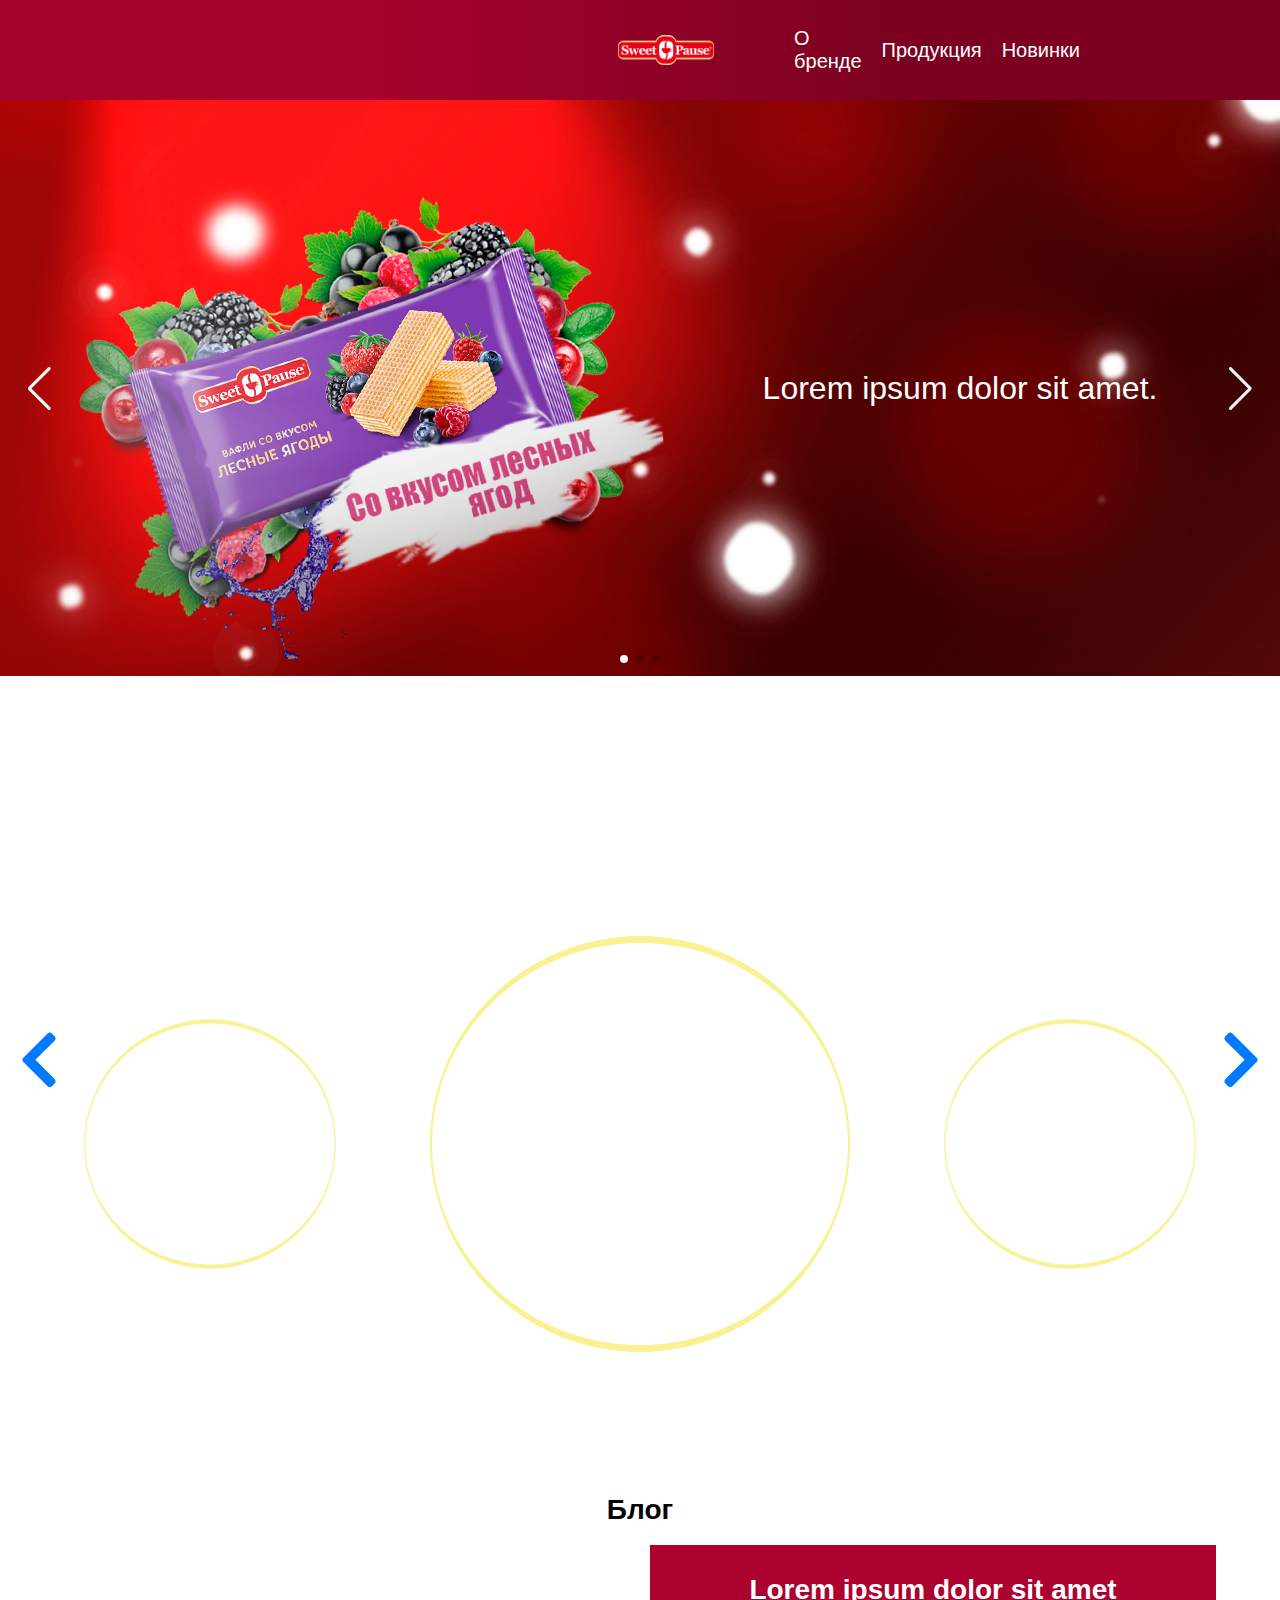
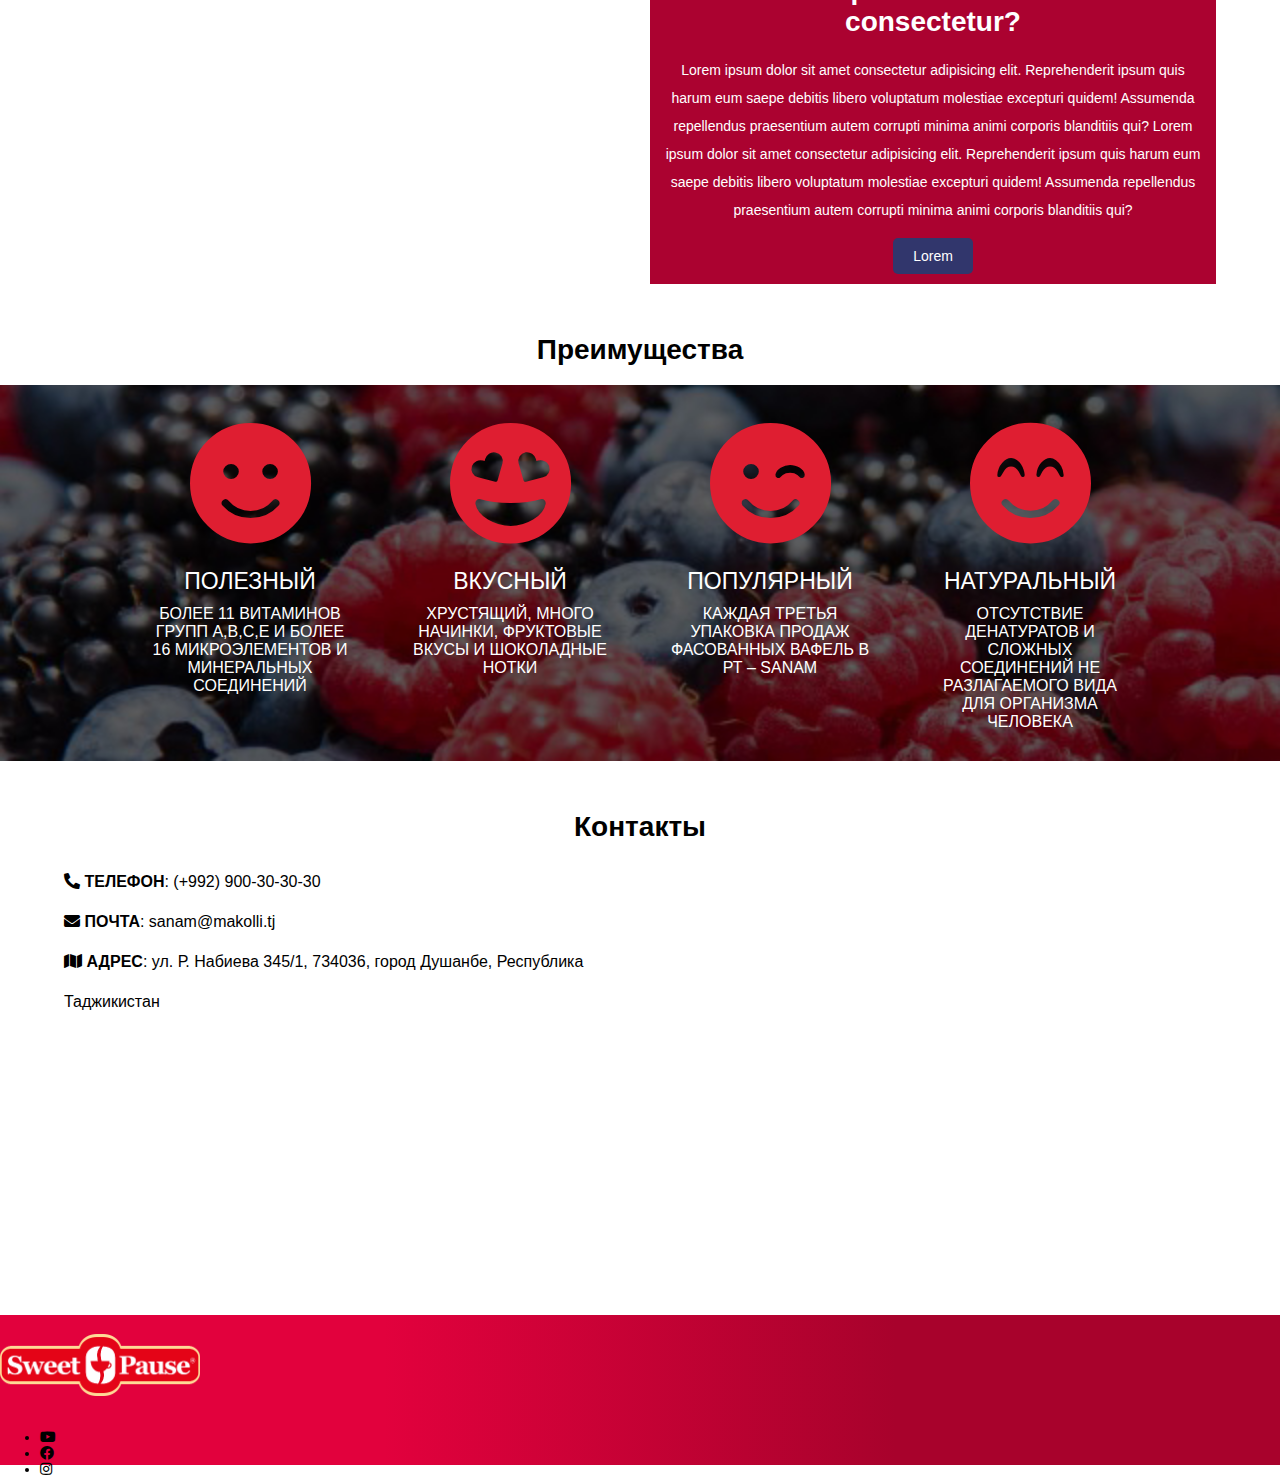
==== index_en.html @ 82261cff "header corrected" ====
<!DOCTYPE html>
<html lang="ru">

<head>
  <meta charset="UTF-8">
  <meta name="viewport" content="width=device-width, initial-scale=1.0">
  <meta http-equiv="X-UA-Compatible" content="ie=edge">
  <link rel="stylesheet" href="./css/swiper.min.css">
  <link rel="stylesheet" href="./css/sliders.css">
  <link rel="stylesheet" href="./css/main.css">
  <link rel="stylesheet" href="./css/header.css">
  <link rel="stylesheet" href="./css/footer.css">
  <link rel="stylesheet" href="./css/preload.css">
  <link rel="stylesheet" href="./css/toggle-language.css">
  <link rel="stylesheet" href="./font-awesome/css/all.css">
  <title>Sweet Pause</title>
</head>

<body class="loading english-page">

  <div class="preload">
    <div class="preload__icon"></div>
  </div>

  <div id="header">
    <a href="index.html" class="mobile__toggle"><div class="switch-language"><div class="switcher"></div></div></a>
    <div class="logo"><a href="./index.html"></a></div>

    <ul class="header__list">
      <li class="list__item"><a href="#slide1" class="anchor">О бренде</a></li>
      <li class="list__item"><a href="#slide2" class="anchor">Продукция</a></li>
      <li class="list__item"><a href="#footer" class="anchor">Новинки</a></li>
      <li class="list__item list__item__lang"><a href="index.html"><div class="switch-language"><div class="switcher"></div></div></a></li>
    </ul>
    <div class="menu-button">
      <div class="menu-line"></div>
      <div class="menu-line"></div>
      <div class="menu-line"></div>
    </div>
  </div>


  <div id="content">
    <div class="slide1 main-sliders" id="slide1">
      <div class="swiper-container fade-gallery">
        <div class="swiper-wrapper">
          <div class="swiper-slide" style="background: url(./image/fon4.jpg) no-repeat; background-size: cover;"><div class="slider__text">Lorem ipsum dolor sit amet.</div></div>
          <div class="swiper-slide" style="background: url(./image/fon5.jpg) no-repeat; background-size: cover;"><div class="slider__text">Lorem ipsum dolor sit amet.</div></div>
          <div class="swiper-slide" style="background: url(./image/fon6.jpg) no-repeat; background-size: cover;"><div class="slider__text">Lorem ipsum dolor sit amet.</div></div>
        </div>
        
        <!-- Add Pagination -->
        <div class="swiper-pagination swiper-pagination-white"></div>
        <!-- Add Arrows -->
        <div class="swiper-button-next next swiper-button-white"></div>
        <div class="swiper-button-prev prev swiper-button-white"></div>
      </div>
    </div>

    <div class="slide2 main-sliders shadows" id="slide2">
      <div class="swiper-container gallery-top">
        <div class="swiper-wrapper">
          <div class="swiper-slide">
            <div class="swiper-slide-container"
              style="background: url(image/image1_1.jpg) center no-repeat; background-size: cover;"></div>
          </div>
          <div class="swiper-slide">
            <div class="swiper-slide-container"
              style="background: url(image/image2_2.jpg) center no-repeat; background-size: cover;"></div>
          </div>
          <div class="swiper-slide">
            <div class="swiper-slide-container"
              style="background: url(image/image3_3.jpg) center no-repeat; background-size: cover;"></div>
          </div>
          <div class="swiper-slide">
            <div class="swiper-slide-container"
              style="background: url(image/image4_4.jpg) center no-repeat; background-size: cover;"></div>
          </div>
          <div class="swiper-slide">
            <div class="swiper-slide-container"
              style="background: url(image/image5_5.jpg) center no-repeat; background-size: cover;"></div>
          </div>
        </div>
        <!-- Add Arrows -->
      </div>
      <div class="swiper-slide-button next1 swiper-button-next"><i class="fas fa-chevron-right"></i></div>
      <div class="swiper-slide-button prev1 swiper-button-prev"><i class="fas fa-chevron-left"></i></div>
      <div class="swiper-container gallery-thumbs">
        <div class="swiper-wrapper">
          <div class="swiper-slide circle-swiper-slide">
            <div class="swiper-slide-container"
              style="background: url(image/image1.png) center no-repeat; background-size: contain;"></div>
          </div>
          <div class="swiper-slide circle-swiper-slide">
            <div class="swiper-slide-container"
              style="background: url(image/image2.png) center no-repeat; background-size: contain;"></div>
          </div>
          <div class="swiper-slide circle-swiper-slide">
            <div class="swiper-slide-container"
              style="background: url(image/image3.png) center no-repeat; background-size: contain;"></div>
          </div>
          <div class="swiper-slide circle-swiper-slide">
            <div class="swiper-slide-container"
              style="background: url(image/image4.png) center no-repeat; background-size: contain;"></div>
          </div>
          <div class="swiper-slide circle-swiper-slide">
            <div class="swiper-slide-container"
              style="background: url(image/image5.png) center no-repeat; background-size: contain;"></div>
          </div>
        </div>
      </div>
    </div>


    <h1 class="block__title">Блог</h1>
    <div id="blog" class="block__item">
      <div class="blog__inner shadows main-blog__image"></div>

      <div class="blog__inner shadows blog__text">
        <h1>Lorem ipsum dolor sit amet consectetur?</h1>
        <p>
          Lorem ipsum dolor sit amet consectetur adipisicing elit. Reprehenderit ipsum quis harum eum saepe debitis
          libero voluptatum molestiae excepturi quidem! Assumenda repellendus praesentium autem corrupti minima animi
          corporis blanditiis qui?
          Lorem ipsum dolor sit amet consectetur adipisicing elit. Reprehenderit ipsum quis harum eum saepe debitis
          libero voluptatum molestiae excepturi quidem! Assumenda repellendus praesentium autem corrupti minima animi
          corporis blanditiis qui?
        </p>

        <a href="./page/blog-list.html">Lorem</a>
      </div>
    </div>

    <h1 class="block__title">Преимущества</h1>
    <div id="advantage">
      <ul class="advantage__list">
        <li class="advantage__item">
          <div class="advantage__img"><i class="fas fa-smile"></i></div>
          <div class="advantage__text">
            <div class="advantage__title">ПОЛЕЗНЫЙ</div>
            <div class="advantage__desc">БОЛЕЕ 11 ВИТАМИНОВ ГРУПП А,В,С,Е И БОЛЕЕ 16 МИКРОЭЛЕМЕНТОВ И МИНЕРАЛЬНЫХ СОЕДИНЕНИЙ</div>
          </div>
        </li>

        <li class="advantage__item">
          <div class="advantage__img"><i class="fas fa-grin-hearts"></i></div>
          <div class="advantage__text">
            <div class="advantage__title">ВКУСНЫЙ</div>
            <div class="advantage__desc">ХРУСТЯЩИЙ, МНОГО НАЧИНКИ, ФРУКТОВЫЕ ВКУСЫ И ШОКОЛАДНЫЕ НОТКИ</div>
          </div>
        </li>

        <li class="advantage__item">
          <div class="advantage__img"><i class="fas fa-smile-wink"></i></div>
          <div class="advantage__text">
            <div class="advantage__title">ПОПУЛЯРНЫЙ</div>
            <div class="advantage__desc">КАЖДАЯ ТРЕТЬЯ УПАКОВКА ПРОДАЖ ФАСОВАННЫХ ВАФЕЛЬ В РТ – SANAM</div>
          </div>
        </li>

        <li class="advantage__item">
          <div class="advantage__img"><i class="fas fa-smile-beam"></i></div>
          <div class="advantage__text">
            <div class="advantage__title">НАТУРАЛЬНЫЙ</div>
            <div class="advantage__desc">ОТСУТСТВИЕ ДЕНАТУРАТОВ И СЛОЖНЫХ СОЕДИНЕНИЙ НЕ РАЗЛАГАЕМОГО ВИДА ДЛЯ ОРГАНИЗМА ЧЕЛОВЕКА</div>
          </div>
        </li>

        
      </ul>
    </div>

    <h1 class="block__title">Контакты</h1>
    <div id="contacts" class="block__item">
      <ul class="contact_list">
        <li><i class="fas fa-phone-alt"></i> <b>ТЕЛЕФОН</b>: (+992) 900-30-30-30</li>
        <li><i class="fas fa-envelope"></i> <b>ПОЧТА</b>: sanam@makolli.tj</li>
        <li><i class="fas fa-map"></i> <b>АДРЕС</b>: ул. Р. Набиева 345/1, 734036, город Душанбе, Республика Таджикистан</li>
      </ul>

      <div class="map shadows">
        <iframe
          src="https://www.google.com/maps/embed?pb=!1m21!1m12!1m3!1d643.2802223094251!2d68.78949188572014!3d38.569213328599346!2m3!1f0!2f0!3f0!3m2!1i1024!2i768!4f13.1!4m6!3e6!4m0!4m3!3m2!1d38.5693085!2d68.7899477!5e0!3m2!1sen!2s!4v1586930551064!5m2!1sen!2s"
          width="100%" height="450" frameborder="0" style="border:0;" allowfullscreen="" aria-hidden="false"
          tabindex="0"></iframe>
      </div>
    </div>

  </div>


  <div id="footer">
    <div class="logo"></div>
    <div class="social">
      <ul class="social__list">
        <li class="social__item"><a href=""><i class="fab fa-youtube"></i></a></li>
        <li class="social__item"><a href=""><i class="fab fa-facebook"></i></a></li>
        <li class="social__item"><a href=""><i class="fab fa-instagram"></i></a></li>
      </ul>
    </div>
  </div>

  <script src="./js/jquery-3.3.1.min.js"></script>
  <script src="./js/swiper.min.js"></script>
  <script src="./js/paralax.js"></script>
  <script src="./js/menu.js"></script>
  <script src="./js/anchor.js"></script>
  <script src="./js/preload.js"></script>
  <script src="./js/slider.js"></script>
  <!-- <script src="./js/language.js"></script> -->
</body>

</html>
---- css/sliders.css ----
.main-sliders {
	display: block;
	position: relative;
	background-color: #fff;
}

.slide1 {
	height: 45vw;
}
.slide1 img{
	height: 100%;
	width: 100%;
}
.slide2 {
	height: 60vw;
	width: 100%;
	margin: auto;
}

.swiper-container {
	width: 100%;
	height: 100%;
	margin: auto;
}

.swiper-slide-container {
	text-align: center;
	font-size: 18px;
	background: #fff;
	height: 100%;
	margin: auto;
	display: -webkit-box;
	display: -ms-flexbox;
	display: -webkit-flex;
	display: flex;
	-webkit-box-pack: center;
	-ms-flex-pack: center;
	-webkit-justify-content: center;
	justify-content: center;
	-webkit-box-align: center;
	-ms-flex-align: center;
	-webkit-align-items: center;
	align-items: center;
}

.gallery-top {
	width: 100%;
}

.gallery-thumbs {
	position: absolute;
	top: 32.5%;
	height: 35vw;
	box-sizing: border-box;
	padding: 10px 0;
}

.gallery-thumbs .swiper-slide {
	border-radius: 100%;
	border-left: .2vw solid;
	border-right: .2vw solid;
	border-top: .6vw solid;
	border-bottom: .6vw solid;
	border-color: #faf193;
	box-sizing: border-box;
	overflow: hidden;
	transform: scale(.6);
	transition: transform .2s;
	background-color: #ffffff80;
	cursor: pointer;
	box-shadow: 0 0 10px #fff;
}

.gallery-thumbs .swiper-slide-active {
	transform: scale(1);
	cursor: default;
}

.swiper-slide-button {
	outline: none;
}

.swiper-slide-button::after {
	display: none;
}

.swiper-slide-button i {
	font-size: 5vw;
}

/* .slider__text {
	position: absolute;
	top: 50%;
	right: 5vw;
	transform: translateY(-50%);
	width: 40vw;
	color: #fff;
	font-size: 2.5vw;
	text-align: center;
} */

.swiper-button-next1{
	position: absolute;
	top: 50%;
	left: 50%;
}



@media screen and (min-width: 767px) {
	.slider__text {
		position: absolute;
		top: 50%;
		right: 5vw;
		transform: translateY(-50%);
		width: 40vw;
		color: #fff;
		font-size: 2.5vw;
		text-align: center;
	}
}

@media screen and (max-width: 767px) {
	.slider__text {
		position: absolute;
    left: 50%;
    bottom: 5vw;
    transform: translateX(-50%);
    width: 40vw;
    color: #fff;
    font-size: 2.5vw;
    text-align: center;
	}
}
---- css/main.css ----
body {
  background: #eee;
  font-family: Helvetica Neue, Helvetica, Arial, sans-serif;
  font-size: 14px;
  color: #000;
  margin: 0;
  padding: 0;
  height: 300px;
  background: url(../image/confetti.png);
  background-size: 100%;
  background-attachment: fixed;
}

a {
  text-decoration: inherit;
  color: inherit;
  display: block;
  width: 100%;
  height: 100%;
}

.block__item {
  width: 90%;
  margin: 0 auto;
}

.main-blog__image {
  background: url(../image/test/image-3.jpg) center no-repeat;
  background-size: cover;
}

.blog__text {
  text-align: center;
  background: #ab0230;
  color: #fff;
  padding: 10px;
}

.blog__text p {
  line-height: 28px;
}

.blog__text a {
  width: auto;
  height: auto;
  padding: 10px 20px;
  border-radius: 5px;
  background: #31366c;
  display: inline-block;
}

.contact_list {
  list-style-type: none;
  padding: 0;
  margin: 0;
  font-size: 16px;
  line-height: 40px;
}

.map {
  background: #fff;
}


.block__title {
  text-align: center;
  margin-top: 50px;
}

#advantage {
  background: url(../image/berries.jpg) center no-repeat;
  background-size: cover;
}

.advantage__list {
  margin: 0;
  padding: 0;
  list-style-type: none;
  display: flex;
  justify-content: center;
  flex-wrap: wrap;
}

.advantage__item {
  margin: 30px;
  width: 200px;
  text-align: center;
  color: #df1e31;
  /* text-shadow: 0 0 4px #ff0045; */
}

.advantage__img {
  font-size: 125px;
}

.advantage__title {
  font-size: 23px;
  margin: 10px 0;
  color: white;
}

.advantage__desc {
  font-size: 16px;
  color: white;
}


/* Blog */
.content__title {
  text-align: center;
  font-weight: bold;
  font-size: 40px;
  padding: 25px 0;
}

.blog {
  list-style-type: none;
  width: 80%;
  margin: 0 auto;
  padding: 0 0 50px 0;
  display: grid;
  grid-gap: 50px;
  text-align: center;
}

.blog__image {
  background: url(../image/test/image-1.jpg) center no-repeat;
  background-size: cover;
}

.blog__title {
  font-size: 23px;
  font-weight: bold;
}

.blog__publish-date {
  font-weight: bold;
  padding: 10px 0;
}

.blog__item {
  background: #fff;
}

.shadows {
  box-shadow: 0 0 10px 10px #fff;
}


/* blog page */
.blog__page {
  margin: 20px 100px;
  box-sizing: border-box;
  font-size: 18px;
  line-height: 27px;
  background: #fff;
}

img {
  width: 400px;
  float: left;
  margin-right: 20px;
  margin-bottom: 10px;
}


@media screen and (min-width: 992px) {
  .blog {
    grid-template-columns: repeat(3, 1fr);
  }
}

@media screen and (min-width: 767px) and (max-width: 992px) {
  .blog {
    grid-template-columns: repeat(2, 1fr);
  }
}

@media screen and (min-width: 767px) {

  #blog,
  #contacts {
    display: grid;
    grid-template-columns: 1fr 1fr;
    grid-gap: 20px;
  }

  .blog__image {
    width: 100%;
    height: 300px;
  }
}

@media screen and (max-width: 767px) {

  #blog {
    display: flex;
    flex-direction: column;
  }

  #contacts {
    display: flex;
    flex-direction: column-reverse;
  }

  .main-blog__image {
    height: 50vw;
    margin-bottom: 20px;
  }

  .blog {
    grid-template-columns: repeat(1, 1fr);
  }

  .blog__image {
    width: 50vw;
    height: 40vw;
    margin: auto;
    background: url(../image/test/image-1.jpg) center no-repeat;
    background-size: cover;
  }
}
---- css/header.css ----
#header {
  position: relative;
  background: linear-gradient(90deg, #a5022e 30%, #7c0120 70%);
  color: #fff;
}

.logo {
  width: 200px;
  height: 100px;
  background: url(../image/logo.png) center no-repeat;
  background-size: contain;
}

.list__item {
  padding: 10px;
  cursor: pointer;
}


/* menu button */
.menu-button {
  position: absolute;
  top: 50%;
  transform: translateY(-50%);
  right: 5vw;
  width: 5vw;
  height: 3vw;
  cursor: pointer;
}

.menu-line {
  position: absolute;
  width: 100%;
  height: .7vw;
  background: #fff;
  border-radius: .5vw;
  transform: translate(-50%, -50%);
  transition: .3s;
}

.menu-line:nth-child(1) {
  top: 0;
  left: 50%;
}

.menu-line:nth-child(2) {
  top: 50%;
  left: 50%;
}

.menu-line:nth-child(3) {
  top: 100%;
  left: 50%;
}

.menu-button.active .menu-line:nth-child(1) {
  top: 50%;
  transform: translate(-50%, -50%) rotate(45deg);
}

.menu-button.active .menu-line:nth-child(2) {
  top: 50%;
  transform: translate(-50%, -50%);
  opacity: 0;
}

.menu-button.active .menu-line:nth-child(3) {
  top: 50%;
  transform: translate(-50%, -50%) rotate(-45deg);
}

.header__list.show-menu {
  opacity: 1;
}

.header__list.is-open {
  display: list-item;
}

/*
1200
992
767
550
*/

@media screen and (min-width: 992px) {
  .header__list {
    padding: 10px 70px;
    font-size: 20px;
  }
}

@media screen and (min-width: 767px) and (max-width: 992px) {
  .logo {
    width: 150px;
    height: 100px;
    background: url(../image/logo.png) center no-repeat;
    background-size: contain;
  }

  .header__list {
    padding: 10px;
    font-size: 15px;
  }
}

@media screen and (min-width: 767px) {
  #header {
    display: flex;
    padding: 0 100px;
  }

  .header__list {
    width: 70%;
    margin: 0 auto;
    list-style-type: none;
    display: flex;
    align-items: center;
    justify-content: space-around;
    box-sizing: border-box;
  }

  .menu-button {
    display: none;
  }

  .toggle-language {
    width: 2.7vw;
  }
}

@media screen and (max-width: 767px) {
  .logo {
    margin: auto;
  }


  .header__list {
    position: absolute;
    right: 0;
    top: 100%;
    margin: 0;
    padding: 0;
    list-style-type: none;
    width: 100%;
    text-align: center;
    font-size: 25px;
    z-index: 2;

    background: linear-gradient(90deg, #a5022e 30%, #7c0120 70%);
    transition: opacity .3s;

    opacity: 0;
    display: none;
  }

  .list__item {
    margin: 10px 0;
  }

  .toggle-language {
    width: 8vw;
  }
}
---- css/footer.css ----
#footer {
  height: 150px;
  position: relative;
  background: linear-gradient(90deg, #e2013d 30%, #a8022c 70%);
}
---- css/preload.css ----
/* preload */
.preload {
  background: linear-gradient(90deg, #a5022e 30%, #7c0120 70%);
  position: fixed;
  width: 100vw;
  height: 100vh;
  z-index: 99;
  display: none;
}

body.loading {
  overflow: hidden;
}

body.loading .preload {
  display: block;
}

.preload__icon {
  position: absolute;
  left: calc(50% - 10vw);
  top: calc(50% - 4vw);
  width: 20vw;
  height: 8vw;
  background: url(../image/logo.png) center no-repeat;
  background-size: contain;

  -webkit-animation: preloading .8s linear infinite alternate;
  -moz-animation: preloading .8s linear infinite alternate;
  -ms-animation: preloading .8s linear infinite alternate;
  -o-animation: preloading .8s linear infinite alternate;
  animation: preloading .8s linear infinite alternate;
}


/* animation */
@-webkit-keyframes preloading {
  0% {
    transform: scale(.8);
    opacity: .2;
  }

  100% {
    transform: scale(1);
    opacity: 1;
  }
}

@-moz-keyframes preloading {
  0% {
    transform: scale(.8);
    opacity: .2;
  }

  100% {
    transform: scale(1);
    opacity: 1;
  }
}

@-ms-keyframes preloading {
  0% {
    transform: scale(.8);
    opacity: .2;
  }

  100% {
    transform: scale(1);
    opacity: 1;
  }
}

@-o-keyframes preloading {
  0% {
    transform: scale(.8);
    opacity: .2;
  }

  100% {
    transform: scale(1);
    opacity: 1;
  }
}

@keyframes preloading {
  0% {
    transform: scale(.8);
    opacity: .2;
  }

  100% {
    transform: scale(1);
    opacity: 1;
  }
}


@media screen and (max-width: 756px) {
  .preload__icon {
    left: calc(50% - 20vw);
    top: calc(50% - 7.5vw);
    width: 40vw;
    height: 15vw;
  }
}
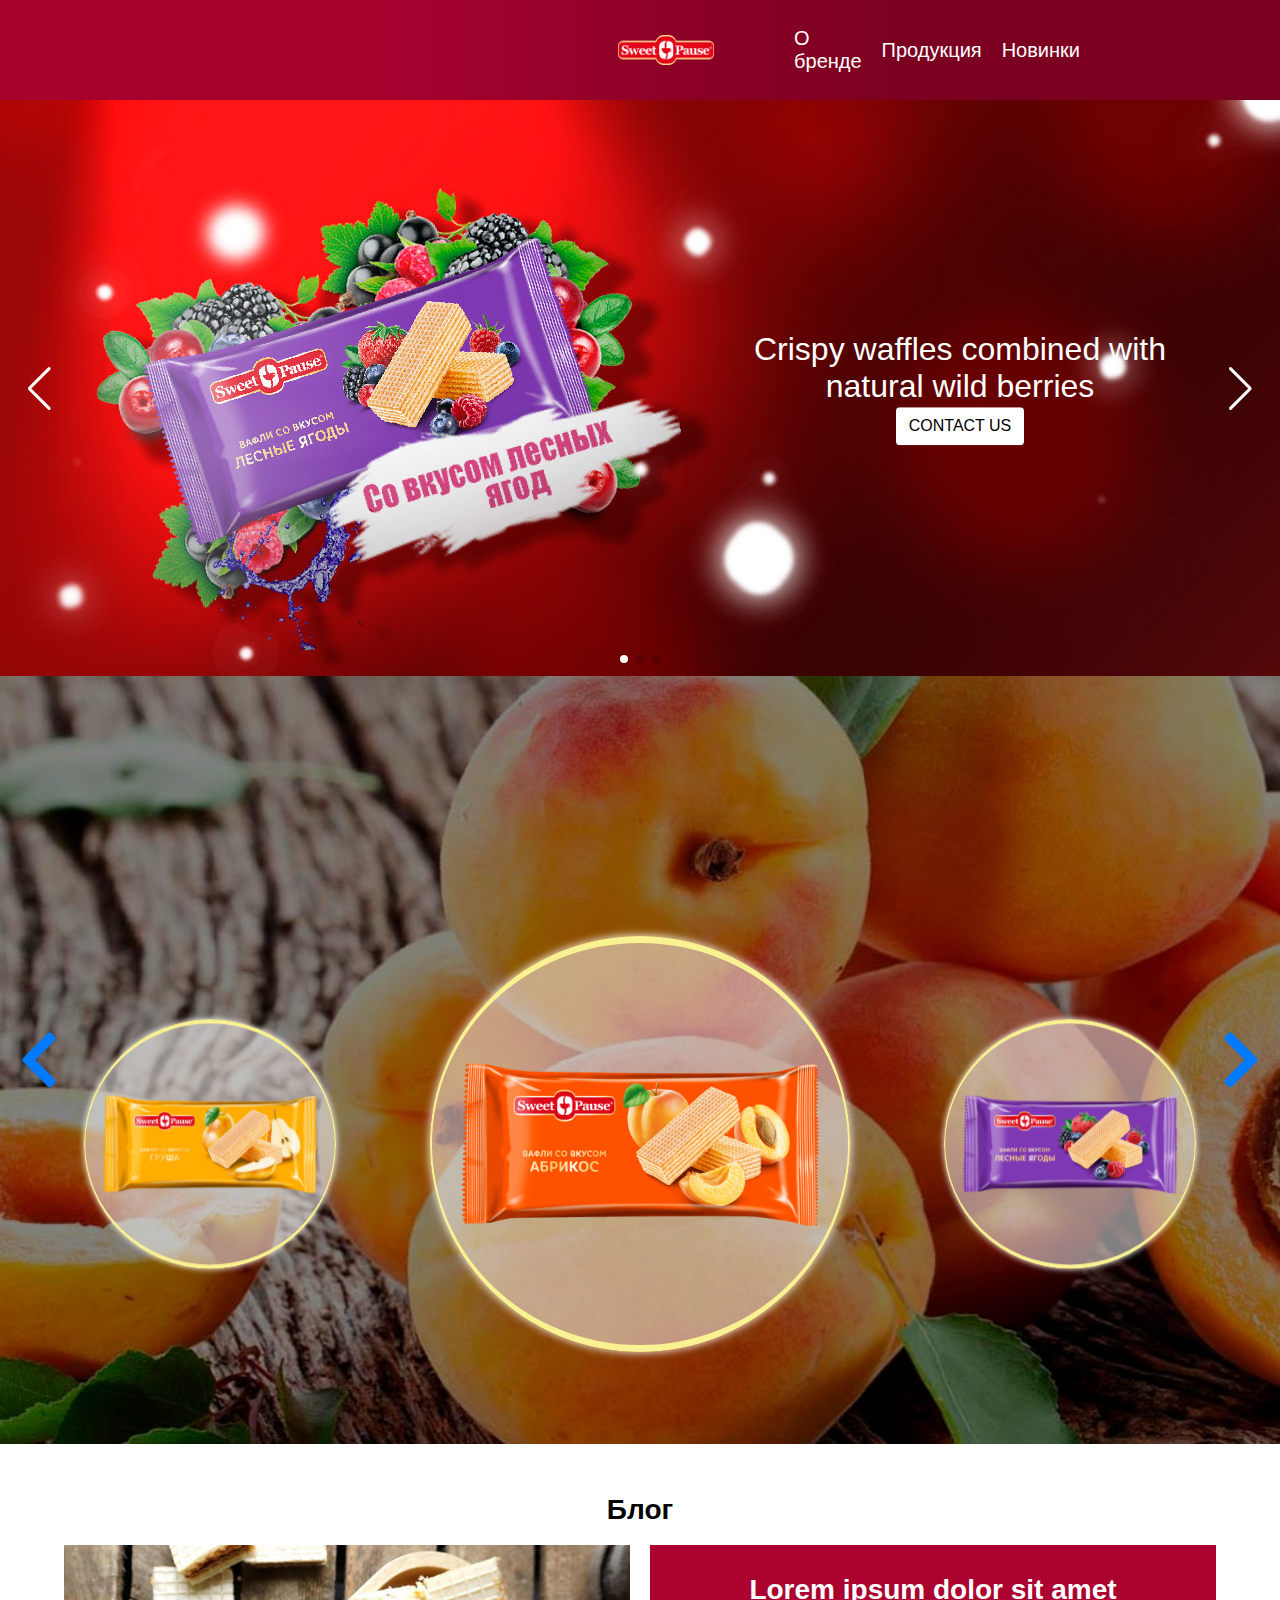
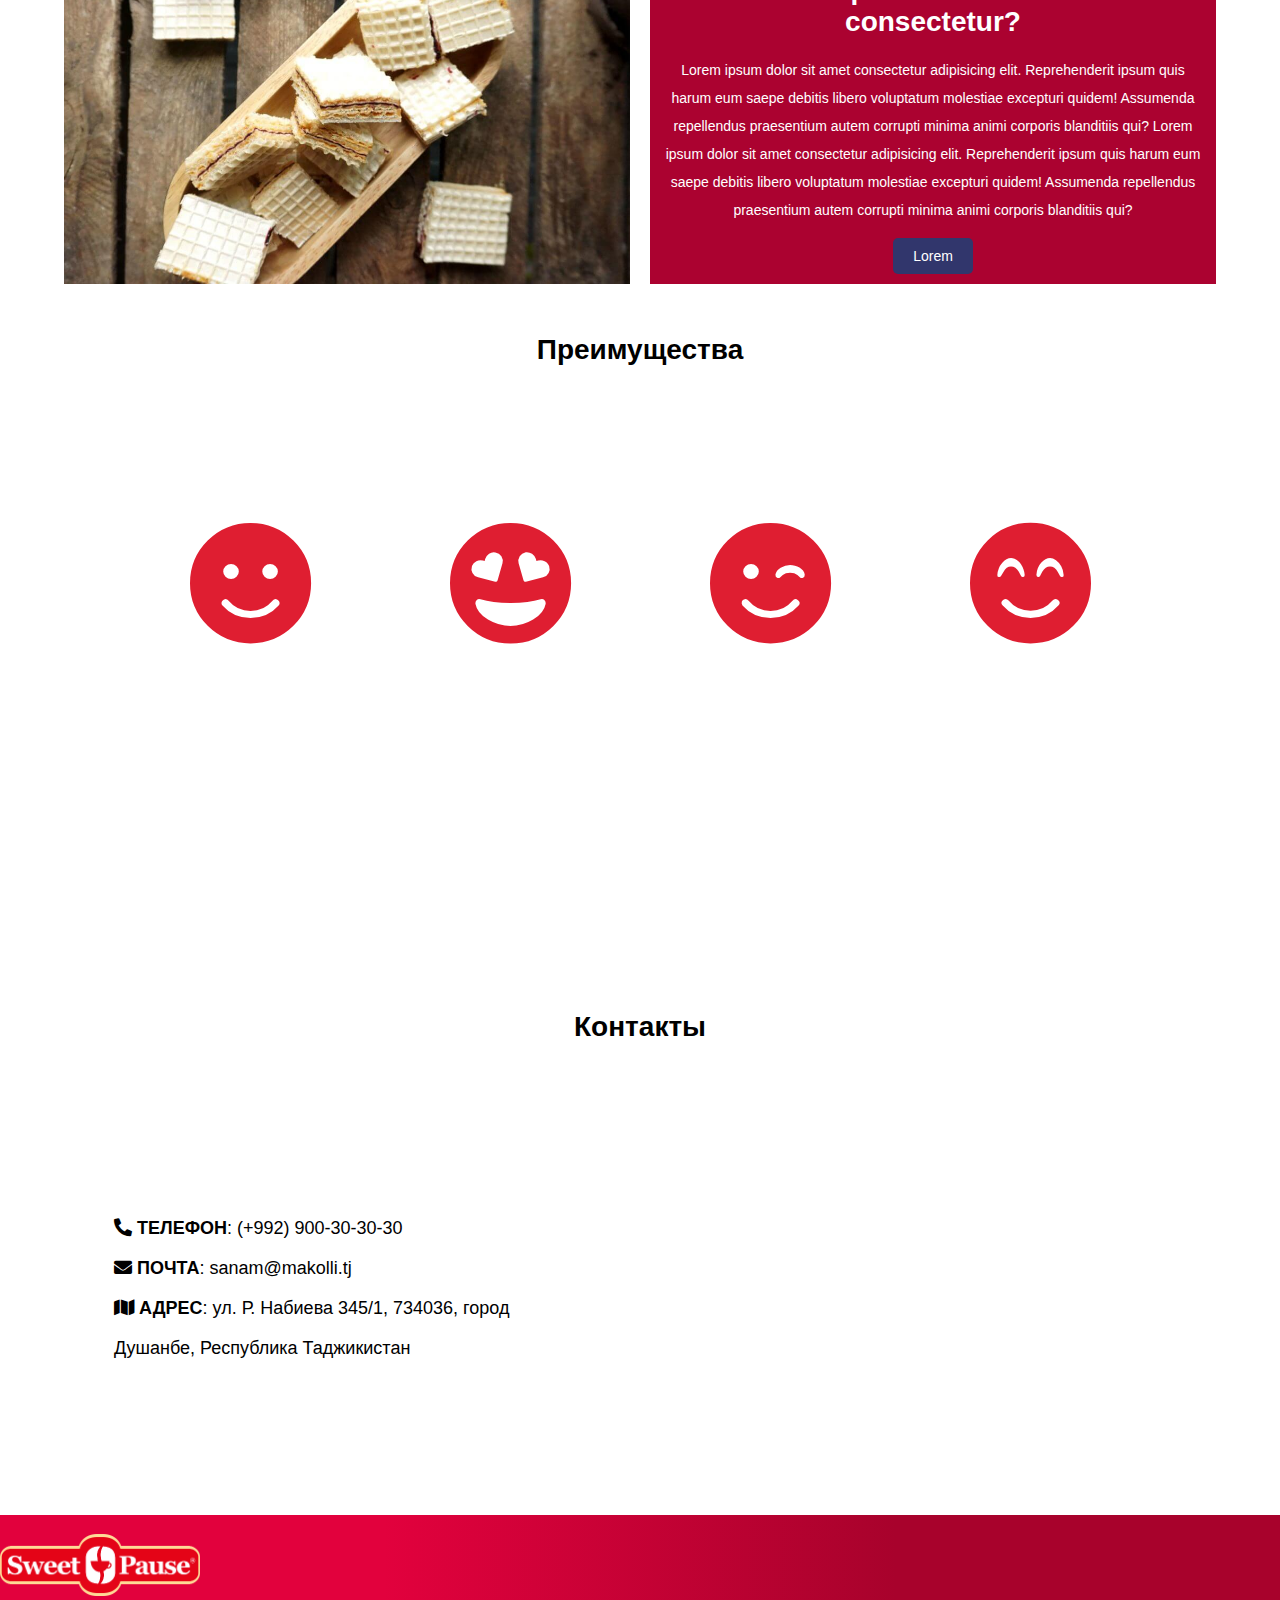
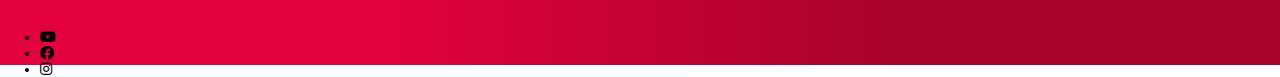
==== commit 9a7a327c: "add text" ====
--- a/index_en.html
+++ b/index_en.html
@@ -24,7 +24,7 @@
 
   <div id="header">
     <a href="index.html" class="mobile__toggle"><div class="switch-language"><div class="switcher"></div></div></a>
-    <div class="logo"><a href="./index.html"></a></div>
+    <div class="logo"><a href="./index_en.html"></a></div>
 
     <ul class="header__list">
       <li class="list__item"><a href="#slide1" class="anchor">О бренде</a></li>
@@ -44,7 +44,7 @@
     <div class="slide1 main-sliders" id="slide1">
       <div class="swiper-container fade-gallery">
         <div class="swiper-wrapper">
-          <div class="swiper-slide" style="background: url(./image/fon4.jpg) no-repeat; background-size: cover;"><div class="slider__text">Lorem ipsum dolor sit amet.</div></div>
+          <div class="swiper-slide" style="background: url(./image/fon4.jpg) no-repeat; background-size: cover;"><div class="slider__text">Crispy waffles combined with natural wild berries <br><button class="btn bg-white">CONTACT US</button></div></div>
           <div class="swiper-slide" style="background: url(./image/fon5.jpg) no-repeat; background-size: cover;"><div class="slider__text">Lorem ipsum dolor sit amet.</div></div>
           <div class="swiper-slide" style="background: url(./image/fon6.jpg) no-repeat; background-size: cover;"><div class="slider__text">Lorem ipsum dolor sit amet.</div></div>
         </div>
--- a/css/sliders.css
+++ b/css/sliders.css
@@ -107,7 +107,7 @@
 
 
 
-@media screen and (min-width: 767px) {
+/* @media screen and (min-width: 767px) { */
 	.slider__text {
 		position: absolute;
 		top: 50%;
@@ -118,10 +118,10 @@
 		font-size: 2.5vw;
 		text-align: center;
 	}
-}
+/* } */
 
-@media screen and (max-width: 767px) {
-	.slider__text {
+/* @media screen and (max-width: 767px) {
+	/* .slider__text {
 		position: absolute;
     left: 50%;
     bottom: 5vw;
@@ -130,5 +130,28 @@
     color: #fff;
     font-size: 2.5vw;
     text-align: center;
-	}
+	} 
+}  */
+
+.btn{
+	display: inline-block;
+font-weight: 400;
+color: #000;
+text-align: center;
+vertical-align: middle;
+-webkit-user-select: none;
+-moz-user-select: none;
+-ms-user-select: none;
+user-select: none;
+/* background-color: transparent; */
+border: 1px solid transparent;
+padding: .375rem .75rem;
+font-size: 1rem;
+line-height: 1.5;
+border-radius: .25rem;
+transition: color .15s ease-in-out,background-color .15s ease-in-out,border-color .15s ease-in-out,box-shadow .15s ease-in-out;
+}
+
+.bg-white {
+    background-color: #fff !important;
 }--- a/css/main.css
+++ b/css/main.css
@@ -53,7 +53,7 @@
   list-style-type: none;
   padding: 0;
   margin: 0;
-  font-size: 16px;
+  font-size: 18px;
   line-height: 40px;
 }
 
@@ -70,6 +70,8 @@
 #advantage {
   background: url(../image/berries.jpg) center no-repeat;
   background-size: cover;
+  background-attachment: fixed;
+  padding: 100px 0;
 }
 
 .advantage__list {
@@ -124,7 +126,7 @@
 }
 
 .blog__image {
-  background: url(../image/test/image-1.jpg) center no-repeat;
+  background: url(../image/test/image-3.jpg) center no-repeat;
   background-size: cover;
 }
 
@@ -177,7 +179,6 @@
 }
 
 @media screen and (min-width: 767px) {
-
   #blog,
   #contacts {
     display: grid;
@@ -189,10 +190,17 @@
     width: 100%;
     height: 300px;
   }
+
+  .contact_list {
+    display: flex;
+    flex-direction: column;
+    justify-content: center;
+    padding: 50px;
+    box-sizing: border-box;
+  }
 }
 
 @media screen and (max-width: 767px) {
-
   #blog {
     display: flex;
     flex-direction: column;
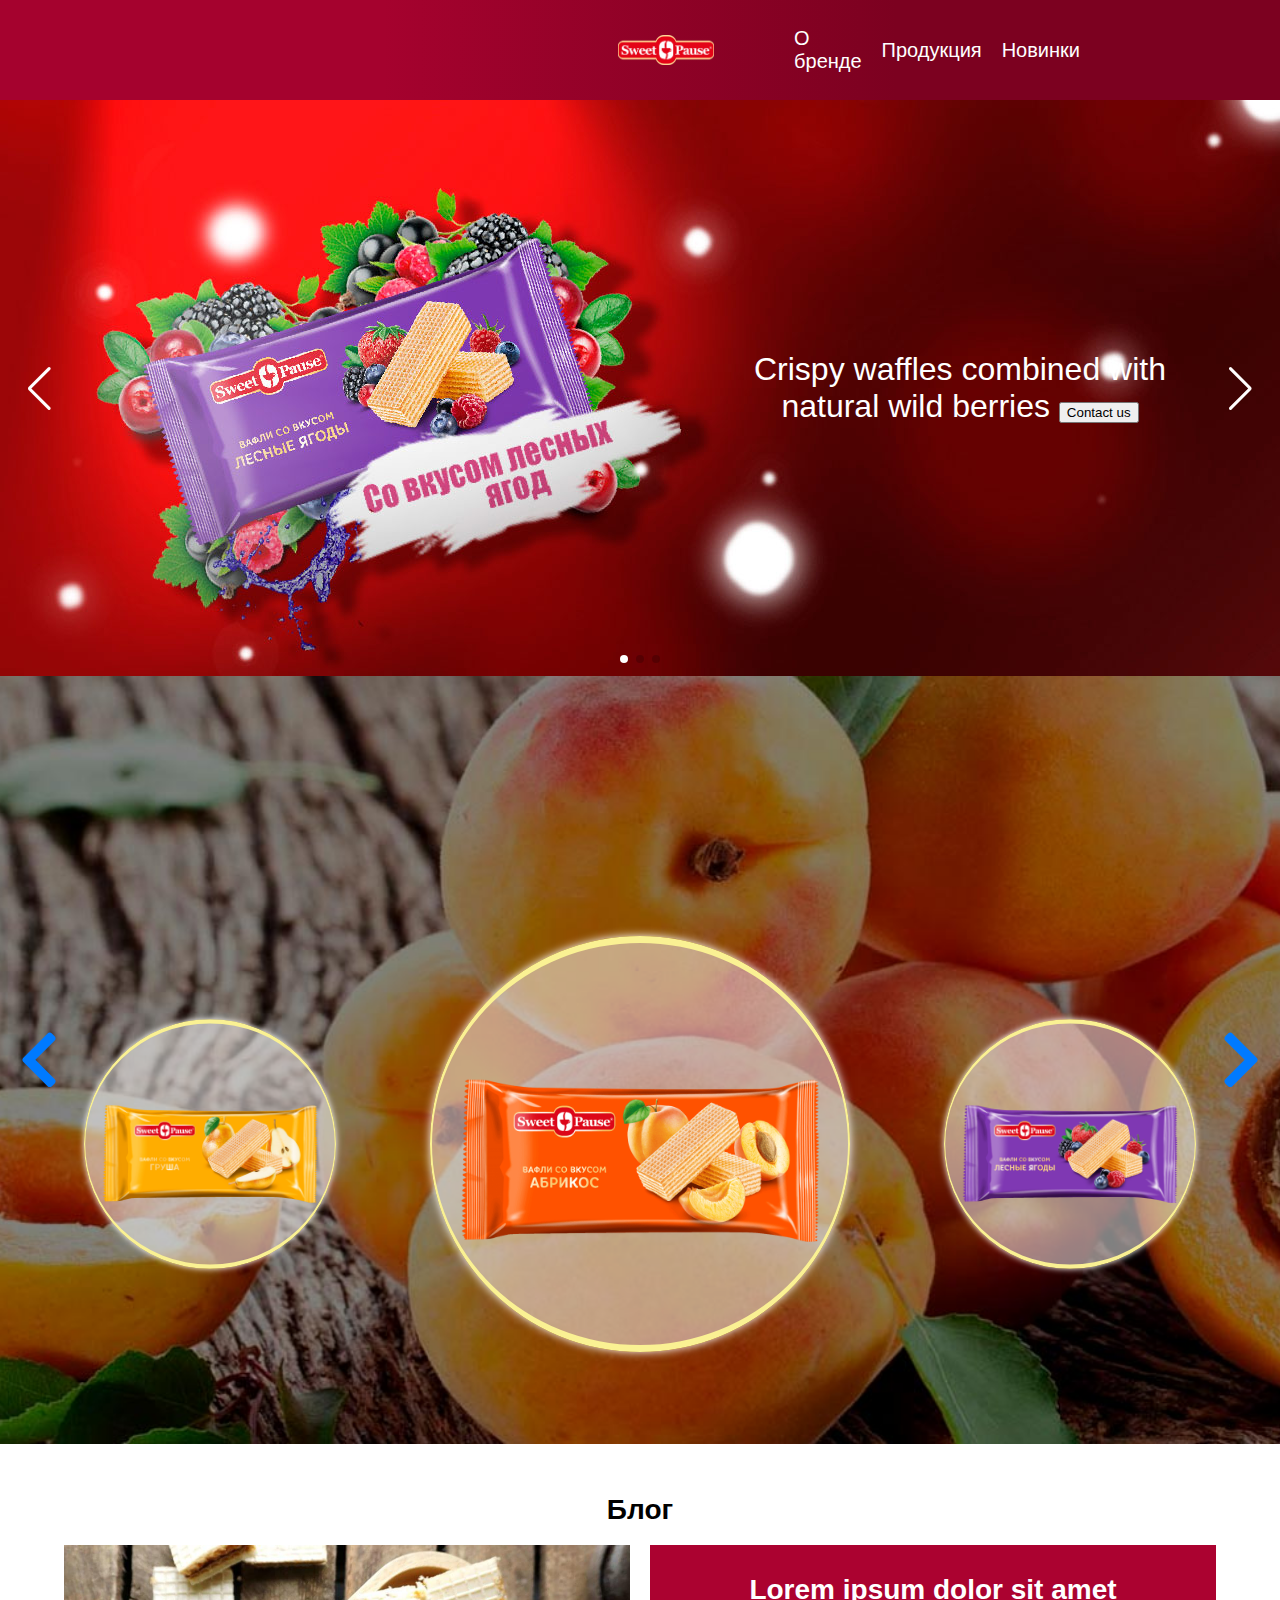
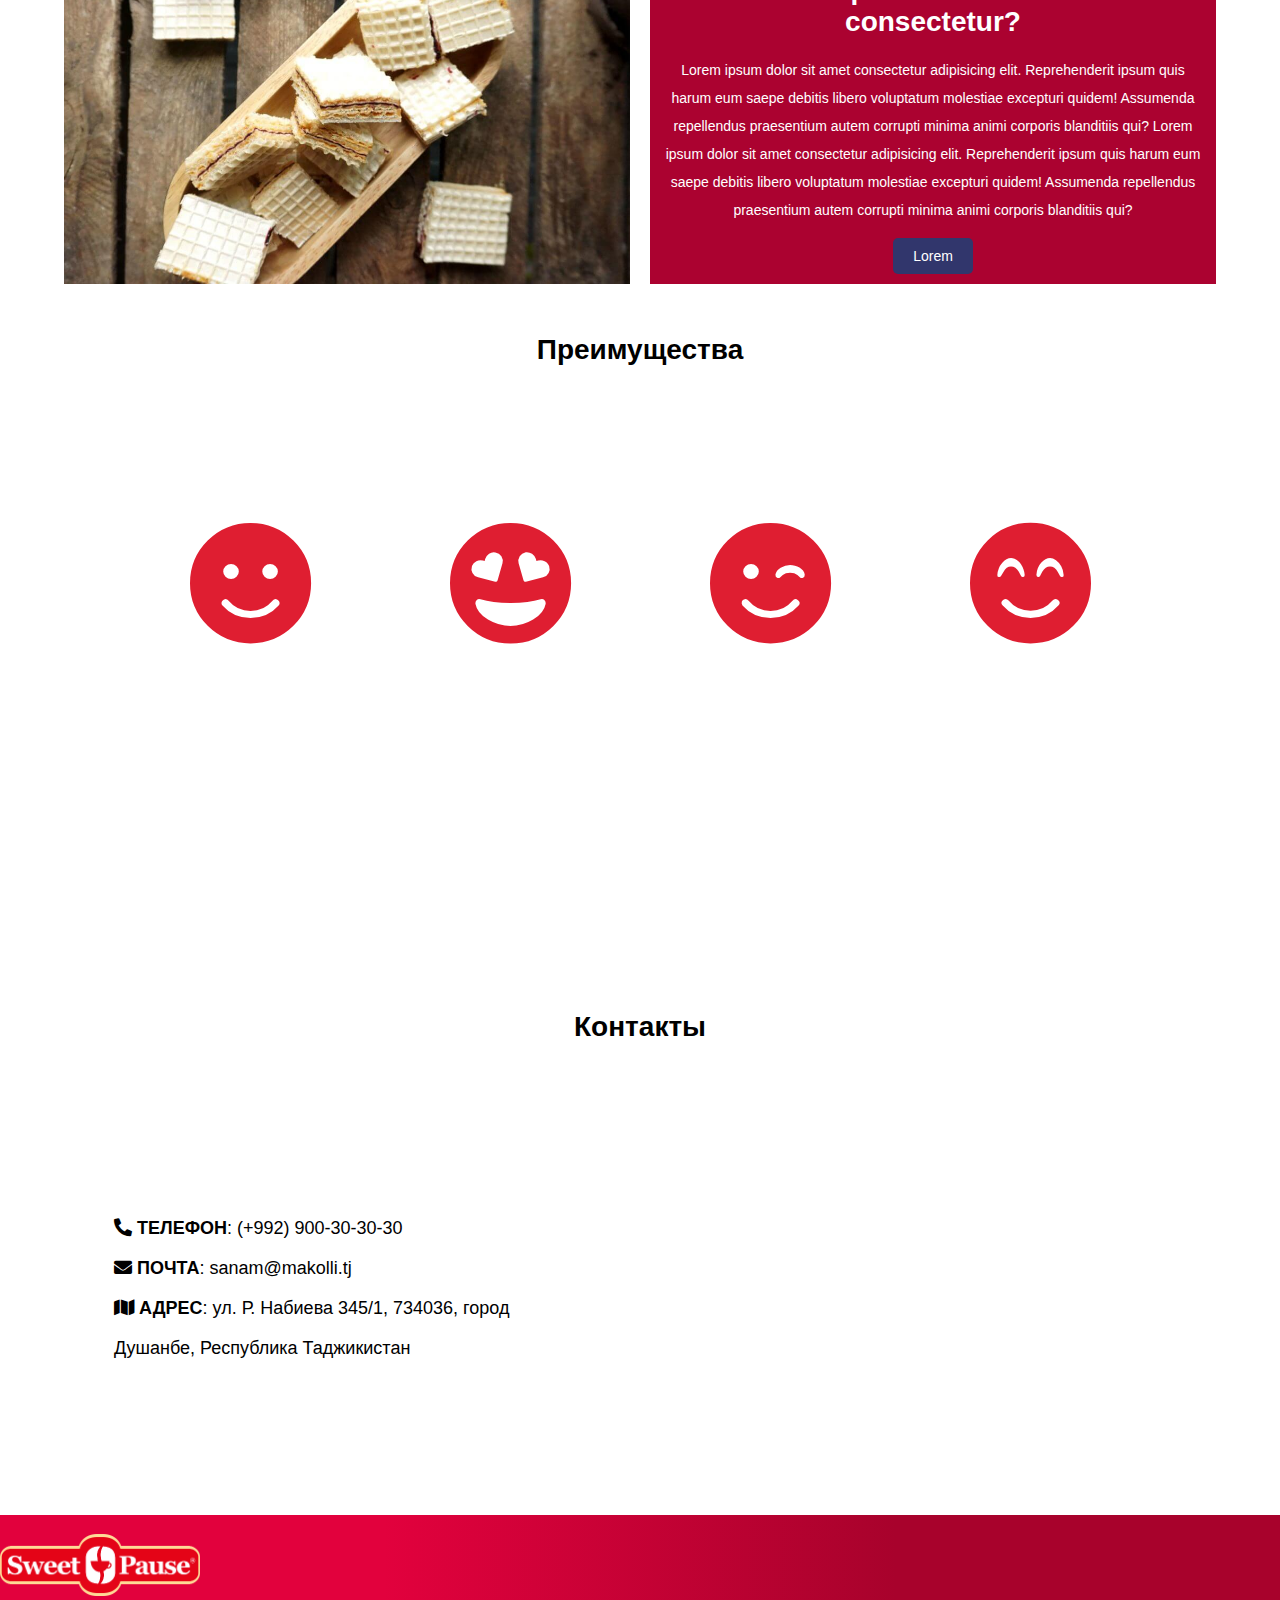
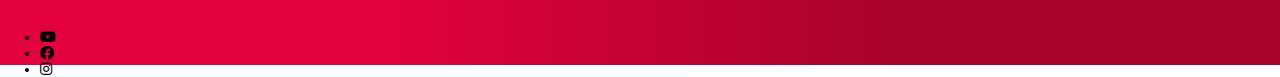
==== commit be59e38e: "add jivosite" ====
--- a/index_en.html
+++ b/index_en.html
@@ -1,5 +1,5 @@
 <!DOCTYPE html>
-<html lang="ru">
+<html lang="en">
 
 <head>
   <meta charset="UTF-8">
@@ -22,6 +22,8 @@
     <div class="preload__icon"></div>
   </div>
 
+  <div class="popup__page"></div>
+  
   <div id="header">
     <a href="index.html" class="mobile__toggle"><div class="switch-language"><div class="switcher"></div></div></a>
     <div class="logo"><a href="./index_en.html"></a></div>
@@ -44,9 +46,9 @@
     <div class="slide1 main-sliders" id="slide1">
       <div class="swiper-container fade-gallery">
         <div class="swiper-wrapper">
-          <div class="swiper-slide" style="background: url(./image/fon4.jpg) no-repeat; background-size: cover;"><div class="slider__text">Crispy waffles combined with natural wild berries <br><button class="btn bg-white">CONTACT US</button></div></div>
-          <div class="swiper-slide" style="background: url(./image/fon5.jpg) no-repeat; background-size: cover;"><div class="slider__text">Lorem ipsum dolor sit amet.</div></div>
-          <div class="swiper-slide" style="background: url(./image/fon6.jpg) no-repeat; background-size: cover;"><div class="slider__text">Lorem ipsum dolor sit amet.</div></div>
+          <div class="swiper-slide" style="background: url(./image/fon4.jpg) no-repeat; background-size: cover;"><div class="slider__text">Crispy waffles combined with natural wild berries <button class="cuntact-us__button">Contact us</button></div></div>
+          <div class="swiper-slide" style="background: url(./image/fon5.jpg) no-repeat; background-size: cover;"><div class="slider__text">Fresh aromatic lime flavor with a pinch of freshness</div></div>
+          <div class="swiper-slide" style="background: url(./image/fon6.jpg) no-repeat; background-size: cover;"><div class="slider__text">The sweet taste of caramel waffles will make your life even sweeter.</div></div>
         </div>
         
         <!-- Add Pagination -->
@@ -88,24 +90,34 @@
       <div class="swiper-container gallery-thumbs">
         <div class="swiper-wrapper">
           <div class="swiper-slide circle-swiper-slide">
+            <div class="slider-item__text">Apricon</div>
             <div class="swiper-slide-container"
               style="background: url(image/image1.png) center no-repeat; background-size: contain;"></div>
-          </div>
-          <div class="swiper-slide circle-swiper-slide">
+            <div class="show-description__button" data-index="0">Description</div>
+          </div>
+          <div class="swiper-slide circle-swiper-slide">
+            <div class="slider-item__text">Лесные ягоды</div>
             <div class="swiper-slide-container"
               style="background: url(image/image2.png) center no-repeat; background-size: contain;"></div>
-          </div>
-          <div class="swiper-slide circle-swiper-slide">
+            <div class="show-description__button" data-index="1">Description</div>
+          </div>
+          <div class="swiper-slide circle-swiper-slide">
+            <div class="slider-item__text">Milan caramel</div>
             <div class="swiper-slide-container"
               style="background: url(image/image3.png) center no-repeat; background-size: contain;"></div>
-          </div>
-          <div class="swiper-slide circle-swiper-slide">
+            <div class="show-description__button" data-index="2">Description</div>
+          </div>
+          <div class="swiper-slide circle-swiper-slide">
+            <div class="slider-item__text">Brazil lime</div>
             <div class="swiper-slide-container"
               style="background: url(image/image4.png) center no-repeat; background-size: contain;"></div>
-          </div>
-          <div class="swiper-slide circle-swiper-slide">
+            <div class="show-description__button" data-index="3">Description</div>
+          </div>
+          <div class="swiper-slide circle-swiper-slide">
+            <div class="slider-item__text">Pear</div>
             <div class="swiper-slide-container"
               style="background: url(image/image5.png) center no-repeat; background-size: contain;"></div>
+            <div class="show-description__button" data-index="4">Description</div>
           </div>
         </div>
       </div>
@@ -207,7 +219,9 @@
   <script src="./js/anchor.js"></script>
   <script src="./js/preload.js"></script>
   <script src="./js/slider.js"></script>
-  <!-- <script src="./js/language.js"></script> -->
+  <script src="./js/scroll.js"></script>
+  <script src="./js/popup.js"></script>
+  <script src="code.jivosite.com/widget/tWwSONrqr1" async></script>
 </body>
 
 </html>--- a/css/header.css
+++ b/css/header.css
@@ -1,7 +1,10 @@
 #header {
   position: relative;
-  background: linear-gradient(90deg, #a5022e 30%, #7c0120 70%);
+  background: linear-gradient(90deg, #a5022e 30vw, #7c0120 70vw);
   color: #fff;
+  width: 100%;
+  box-sizing: border-box;
+  z-index: 11;
 }
 
 .logo {
@@ -14,6 +17,10 @@
 .list__item {
   padding: 10px;
   cursor: pointer;
+}
+
+.list__item__lang {
+  cursor: default;
 }
 
 
@@ -69,13 +76,31 @@
   transform: translate(-50%, -50%) rotate(-45deg);
 }
 
-.header__list.show-menu {
-  opacity: 1;
+.header__list.is-open {
+  transform: translateX(0%);
 }
 
-.header__list.is-open {
-  display: list-item;
+body.sticky #content {
+  margin-top: 100px;
 }
+
+body.sticky .switcher {
+  top: 0;
+}
+
+body.sticky #header {
+  position: fixed;
+  top: -71px;
+  height: 70px;
+  transform: translateY(70px);
+  transition: transform .5s;
+}
+
+body.sticky #header .logo {
+  width: 150px;
+  height: 70px;
+}
+
 
 /*
 1200
@@ -138,25 +163,20 @@
 
   .header__list {
     position: absolute;
-    right: 0;
-    top: 100%;
+    left: 0;
+    top: calc(100% - 1px);
     margin: 0;
-    padding: 0;
+    padding: 0 2vw;
+    height: calc(100vh - 66px);
     list-style-type: none;
-    width: 100%;
-    text-align: center;
-    font-size: 25px;
+    font-size: 7vw;
     z-index: 2;
-
-    background: linear-gradient(90deg, #a5022e 30%, #7c0120 70%);
-    transition: opacity .3s;
-
-    opacity: 0;
-    display: none;
-  }
-
-  .list__item {
-    margin: 10px 0;
+    transform: translateX(-100%);
+    background: inherit;
+    transition: transform .3s;
+    display: flex;
+    flex-direction: column;
+    justify-content: center;
   }
 
   .toggle-language {
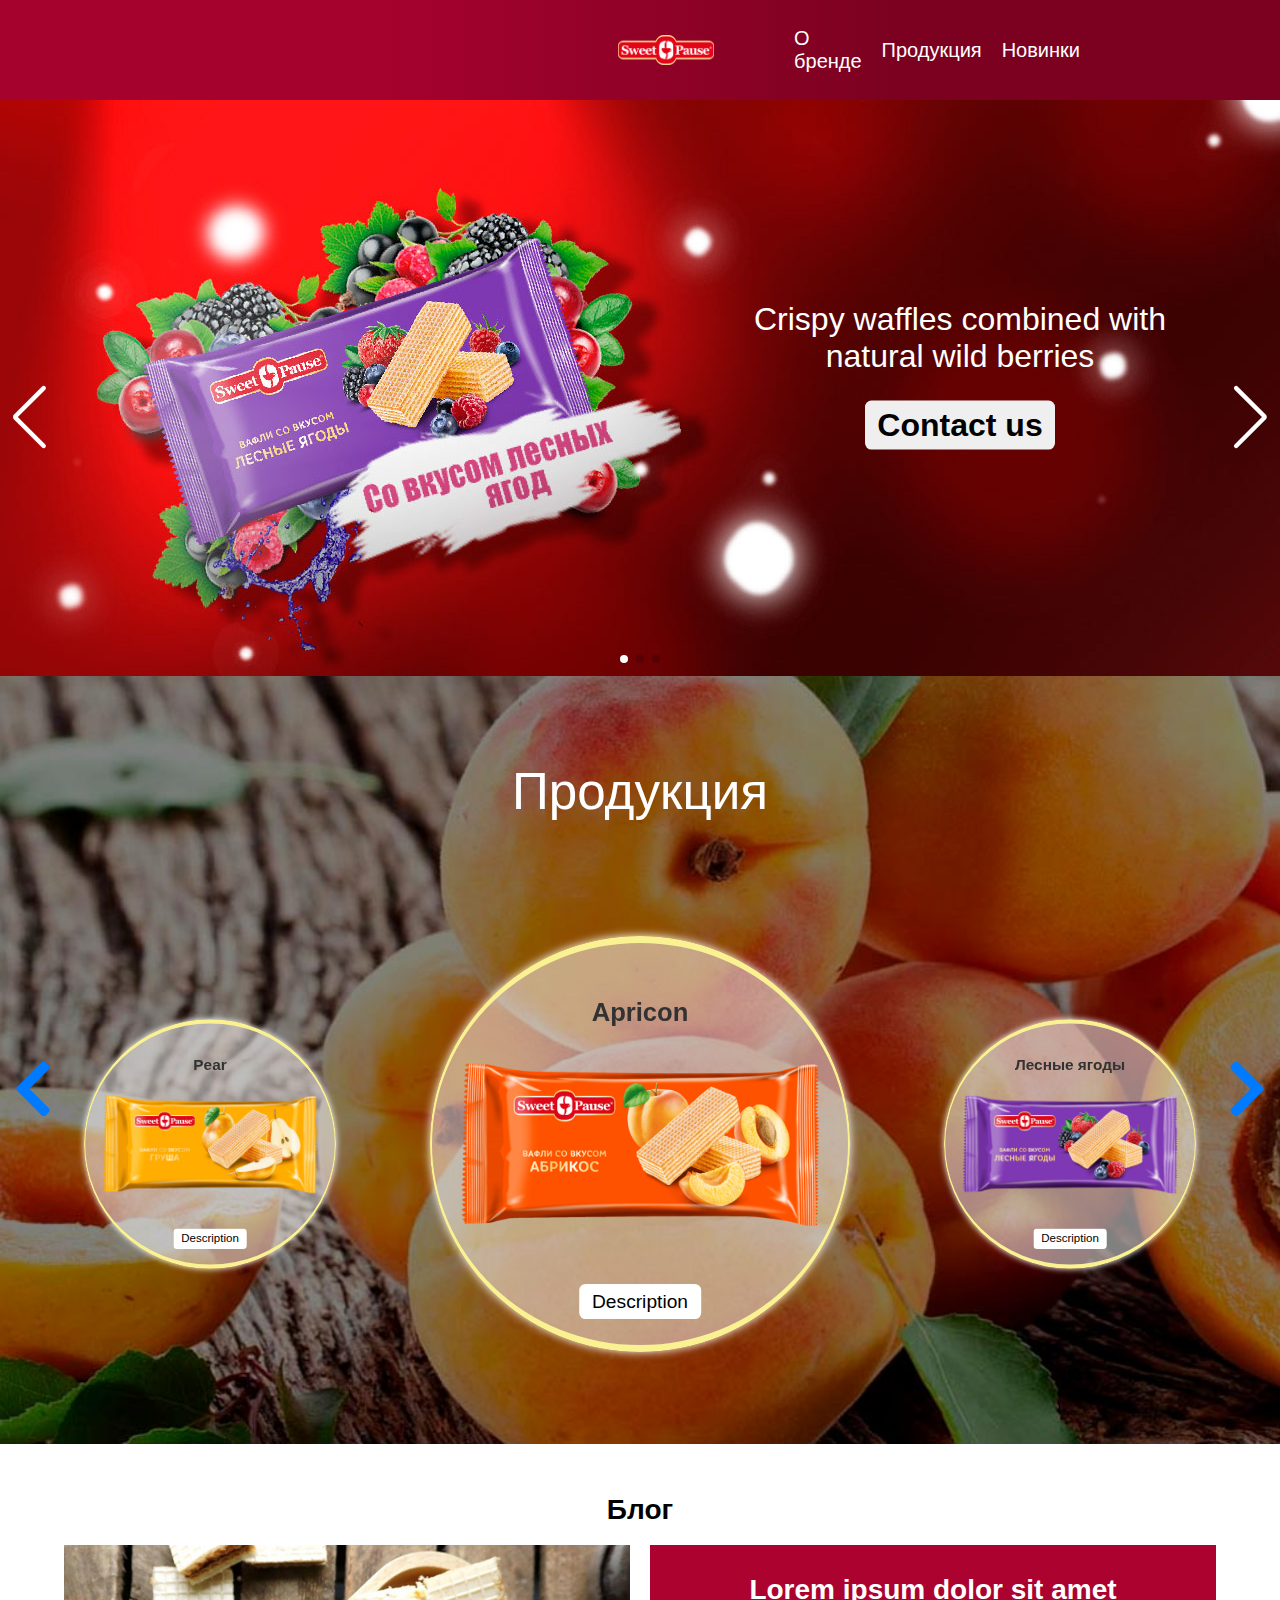
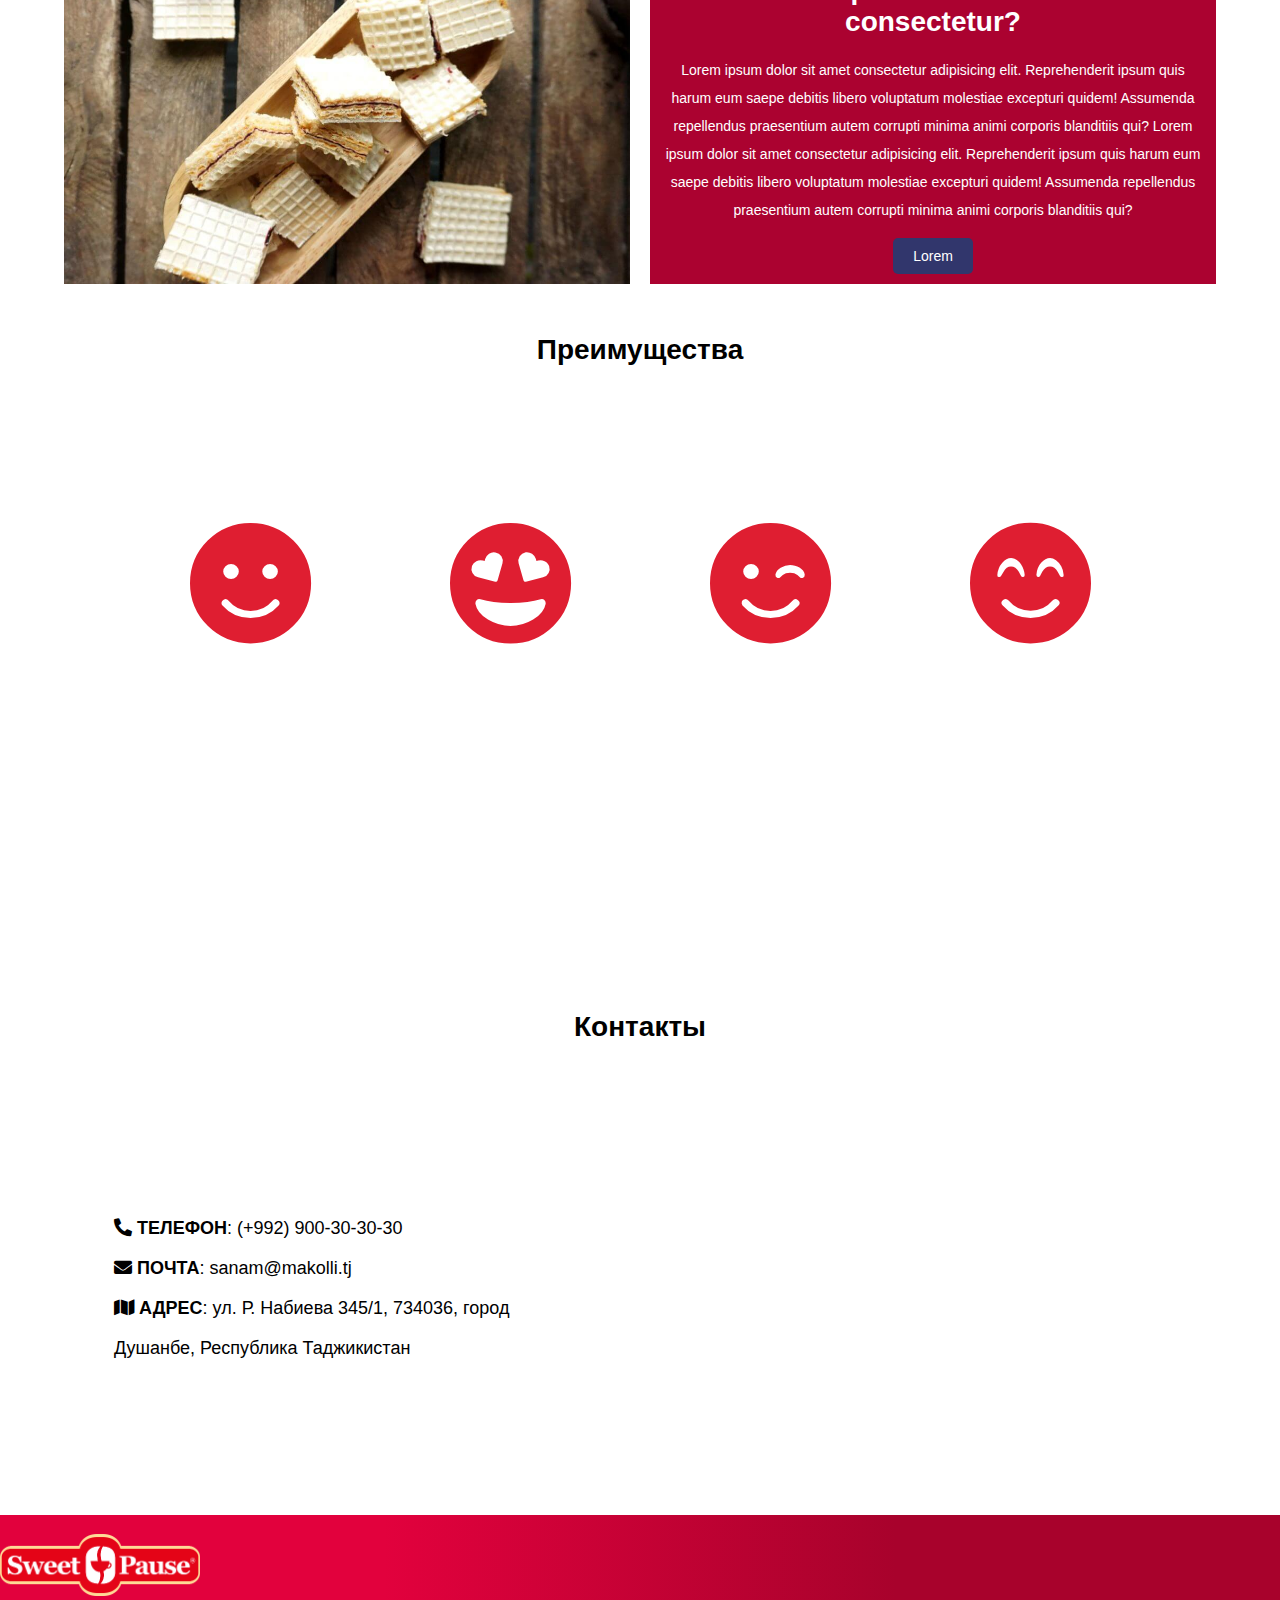
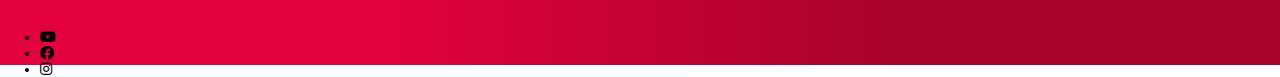
==== commit 1f8fea2f: "add button to jivosite" ====
--- a/index_en.html
+++ b/index_en.html
@@ -46,9 +46,9 @@
     <div class="slide1 main-sliders" id="slide1">
       <div class="swiper-container fade-gallery">
         <div class="swiper-wrapper">
-          <div class="swiper-slide" style="background: url(./image/fon4.jpg) no-repeat; background-size: cover;"><div class="slider__text">Crispy waffles combined with natural wild berries <button class="cuntact-us__button">Contact us</button></div></div>
-          <div class="swiper-slide" style="background: url(./image/fon5.jpg) no-repeat; background-size: cover;"><div class="slider__text">Fresh aromatic lime flavor with a pinch of freshness</div></div>
-          <div class="swiper-slide" style="background: url(./image/fon6.jpg) no-repeat; background-size: cover;"><div class="slider__text">The sweet taste of caramel waffles will make your life even sweeter.</div></div>
+          <div class="swiper-slide" style="background: url(./image/fon4.jpg) no-repeat; background-size: cover;"><div class="slider__text">Crispy waffles combined with natural wild berries <button onclick="jivo_api.open()" class="cuntact-us__button">Contact us</button></div></div>
+          <div class="swiper-slide" style="background: url(./image/fon5.jpg) no-repeat; background-size: cover;"><div class="slider__text">Fresh aromatic lime flavor with a pinch of freshness <button onclick="jivo_api.open()" class="cuntact-us__button">Contact us</button></div></div>
+          <div class="swiper-slide" style="background: url(./image/fon6.jpg) no-repeat; background-size: cover;"><div class="slider__text">The sweet taste of caramel waffles will make your life even sweeter. <button onclick="jivo_api.open()" class="cuntact-us__button">Contact us</button></div></div>
         </div>
         
         <!-- Add Pagination -->
@@ -221,7 +221,7 @@
   <script src="./js/slider.js"></script>
   <script src="./js/scroll.js"></script>
   <script src="./js/popup.js"></script>
-  <script src="code.jivosite.com/widget/tWwSONrqr1" async></script>
+  <script src="//code.jivosite.com/widget/tWwSONrqr1" async></script>
 </body>
 
 </html>--- a/css/sliders.css
+++ b/css/sliders.css
@@ -15,6 +15,17 @@
 	height: 60vw;
 	width: 100%;
 	margin: auto;
+}
+
+.slide2::before {
+	content: 'Продукция';
+	position: absolute;
+	left: 50%;
+	top: 9vw;
+	transform: translate(-50%, -50%);
+	color: #fff;
+	font-size: 4vw;
+	z-index: 2;
 }
 
 .swiper-container {
@@ -88,7 +99,13 @@
 	font-size: 5vw;
 }
 
-/* .slider__text {
+.swiper-button-next1{
+	position: absolute;
+	top: 50%;
+	left: 50%;
+}
+
+.slider__text {
 	position: absolute;
 	top: 50%;
 	right: 5vw;
@@ -97,61 +114,68 @@
 	color: #fff;
 	font-size: 2.5vw;
 	text-align: center;
-} */
+}
 
-.swiper-button-next1{
-	position: absolute;
-	top: 50%;
-	left: 50%;
+.cuntact-us__button {
+	border: none;
+	padding: .5vw 1vw;
+	border-radius: .5vw;
+	font-weight: bold;
+	font-size: inherit;
+	margin: 2vw auto;
+	cursor: pointer;
+	display: block;
+	outline: none;
+}
+
+.swiper-button-next,
+.swiper-button-prev {
+	height: 8vw !important;
+	width: 4vw !important;
+}
+
+.swiper-button-next:after,
+.swiper-button-prev:after {
+	font-size: 5vw !important;
+}
+
+.swiper-button-prev {
+	justify-content: flex-start;
+}
+.swiper-button-next {
+	justify-content: flex-end;
+}
+
+.swiper-button-next,
+.swiper-container-rtl .swiper-button-prev {
+	right: 1vw !important;
+}
+
+.swiper-button-prev,
+.swiper-container-rtl .swiper-button-next {
+	left: 1vw !important;
 }
 
 
-
-/* @media screen and (min-width: 767px) { */
-	.slider__text {
-		position: absolute;
-		top: 50%;
-		right: 5vw;
-		transform: translateY(-50%);
-		width: 40vw;
-		color: #fff;
-		font-size: 2.5vw;
-		text-align: center;
-	}
-/* } */
-
-/* @media screen and (max-width: 767px) {
-	/* .slider__text {
-		position: absolute;
-    left: 50%;
-    bottom: 5vw;
-    transform: translateX(-50%);
-    width: 40vw;
-    color: #fff;
-    font-size: 2.5vw;
-    text-align: center;
-	} 
-}  */
-
-.btn{
-	display: inline-block;
-font-weight: 400;
-color: #000;
-text-align: center;
-vertical-align: middle;
--webkit-user-select: none;
--moz-user-select: none;
--ms-user-select: none;
-user-select: none;
-/* background-color: transparent; */
-border: 1px solid transparent;
-padding: .375rem .75rem;
-font-size: 1rem;
-line-height: 1.5;
-border-radius: .25rem;
-transition: color .15s ease-in-out,background-color .15s ease-in-out,border-color .15s ease-in-out,box-shadow .15s ease-in-out;
+.slider-item__text {
+	position: absolute;
+	left: 50%;
+	top: 4.3vw;
+	transform: translateX(-50%);
+	font-size: 2vw;
+	font-weight: bold;
+	color: #323232;
+	text-align: center;
 }
 
-.bg-white {
-    background-color: #fff !important;
+.show-description__button {
+	position: absolute;
+	left: 50%;
+	top: 85%;
+	transform: translateX(-50%);
+	background: #fff;
+	padding: .5vw 1vw;
+	border-radius: .5vw;
+	font-size: 1.5vw;
+	cursor: pointer;
 }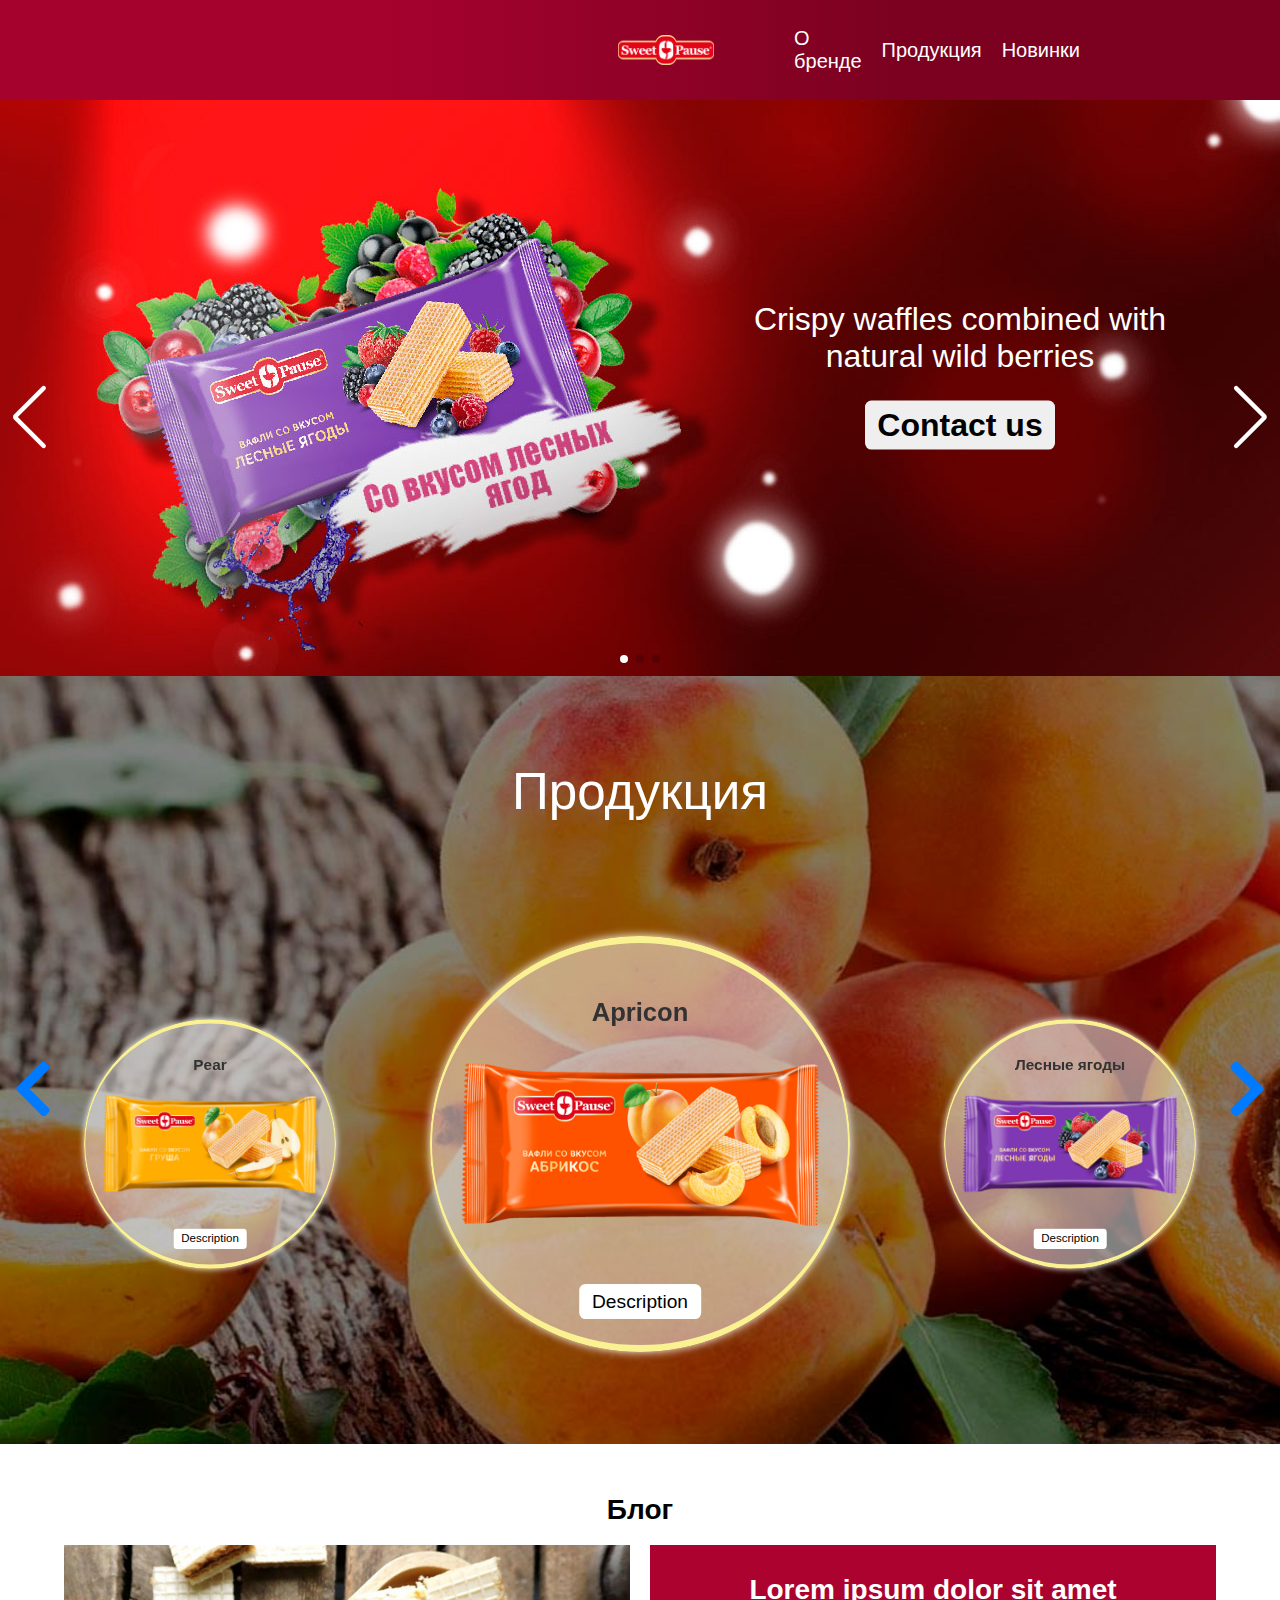
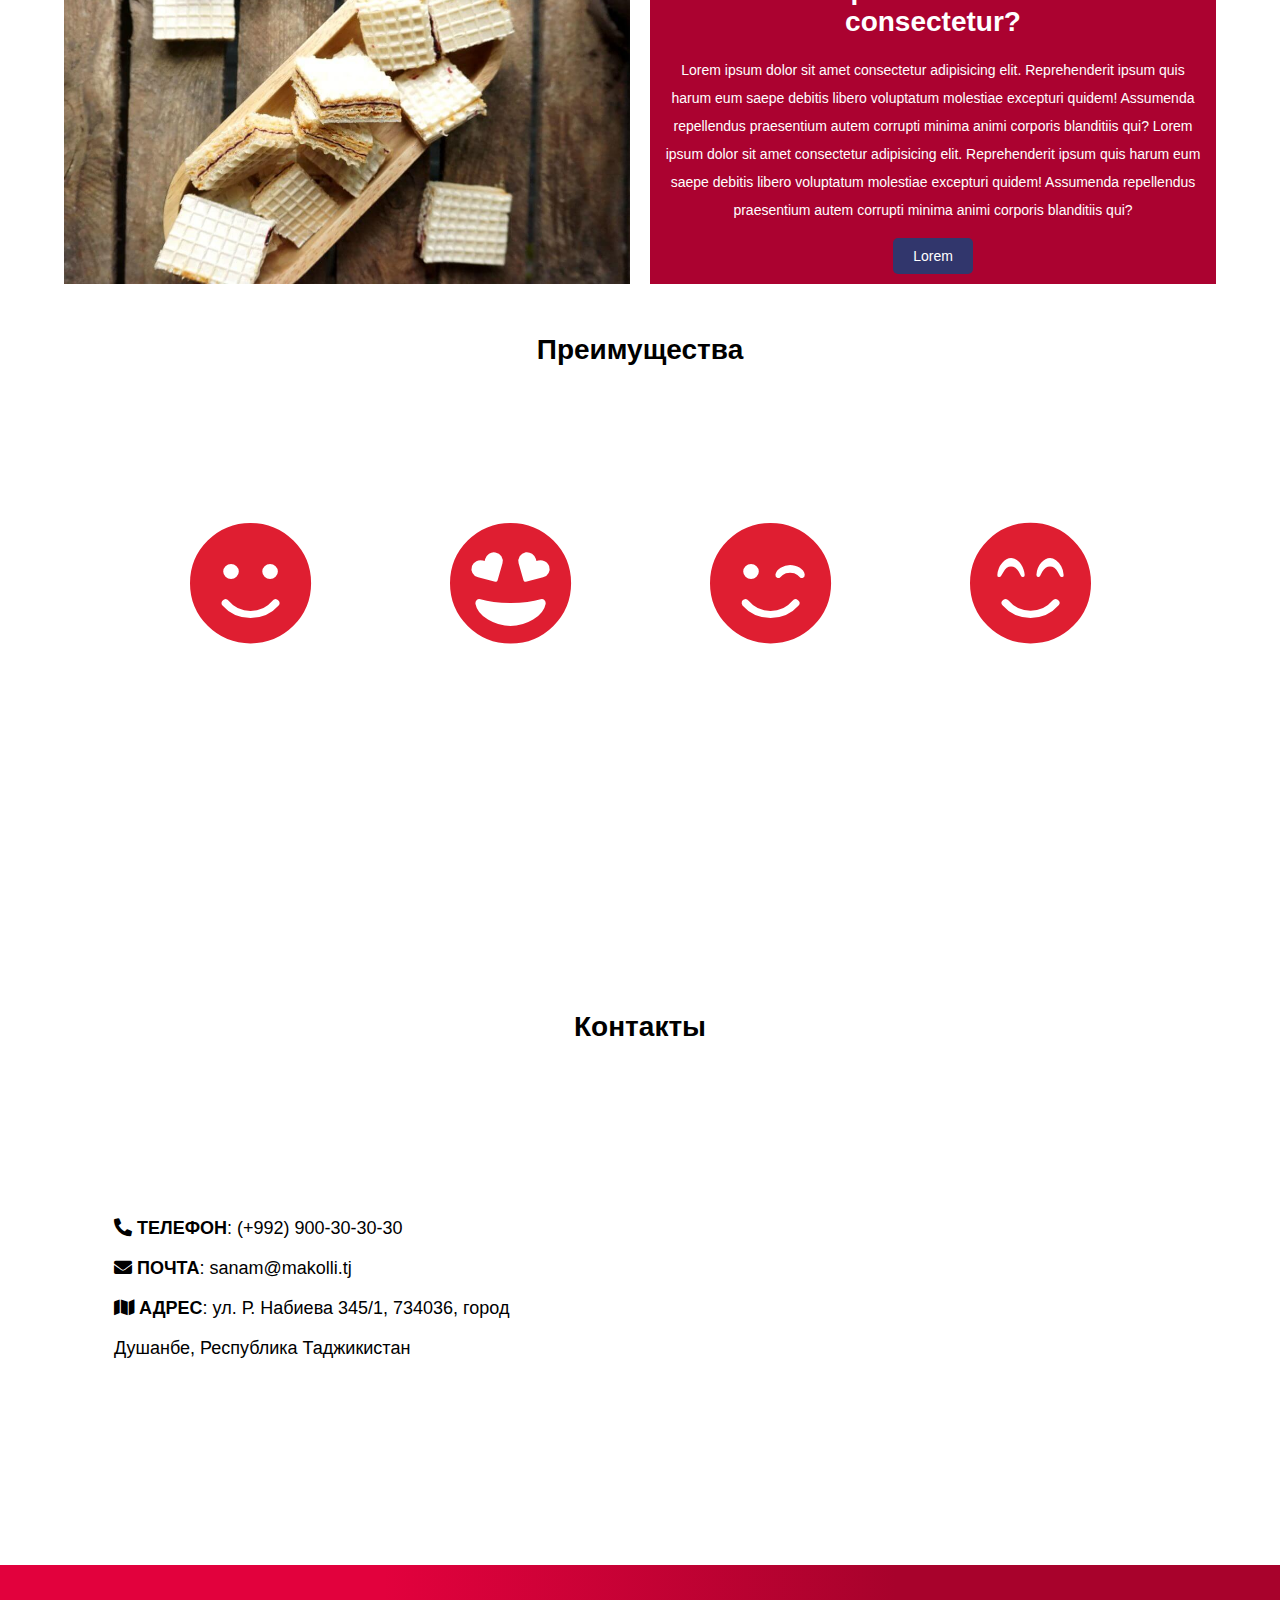
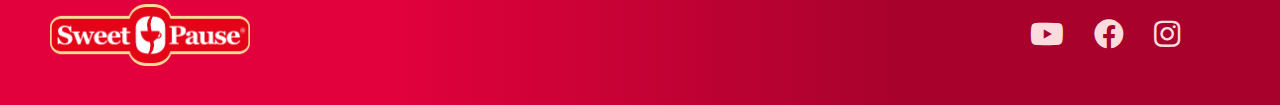
==== commit a104450c: "done" ====
--- a/index_en.html
+++ b/index_en.html
@@ -25,19 +25,21 @@
   <div class="popup__page"></div>
   
   <div id="header">
-    <a href="index.html" class="mobile__toggle"><div class="switch-language"><div class="switcher"></div></div></a>
-    <div class="logo"><a href="./index_en.html"></a></div>
-
-    <ul class="header__list">
-      <li class="list__item"><a href="#slide1" class="anchor">О бренде</a></li>
-      <li class="list__item"><a href="#slide2" class="anchor">Продукция</a></li>
-      <li class="list__item"><a href="#footer" class="anchor">Новинки</a></li>
-      <li class="list__item list__item__lang"><a href="index.html"><div class="switch-language"><div class="switcher"></div></div></a></li>
-    </ul>
-    <div class="menu-button">
-      <div class="menu-line"></div>
-      <div class="menu-line"></div>
-      <div class="menu-line"></div>
+    <div class="container">
+      <a href="index.html" class="mobile__toggle"><div class="switch-language"><div class="switcher"></div></div></a>
+      <div class="logo"><a href="./index_en.html"></a></div>
+  
+      <ul class="header__list">
+        <li class="list__item"><a href="#slide1" class="anchor">О бренде</a></li>
+        <li class="list__item"><a href="#slide2" class="anchor">Продукция</a></li>
+        <li class="list__item"><a href="#footer" class="anchor">Новинки</a></li>
+        <li class="list__item list__item__lang"><a href="index.html"><div class="switch-language"><div class="switcher"></div></div></a></li>
+      </ul>
+      <div class="menu-button">
+        <div class="menu-line"></div>
+        <div class="menu-line"></div>
+        <div class="menu-line"></div>
+      </div>
     </div>
   </div>
 
@@ -202,13 +204,15 @@
 
 
   <div id="footer">
-    <div class="logo"></div>
-    <div class="social">
-      <ul class="social__list">
-        <li class="social__item"><a href=""><i class="fab fa-youtube"></i></a></li>
-        <li class="social__item"><a href=""><i class="fab fa-facebook"></i></a></li>
-        <li class="social__item"><a href=""><i class="fab fa-instagram"></i></a></li>
-      </ul>
+    <div class="container">
+      <div class="logo"></div>
+      <div class="social">
+        <ul class="social__list">
+          <li class="social__item"><a href=""><i class="fab fa-youtube"></i></a></li>
+          <li class="social__item"><a href=""><i class="fab fa-facebook"></i></a></li>
+          <li class="social__item"><a href=""><i class="fab fa-instagram"></i></a></li>
+        </ul>
+      </div>
     </div>
   </div>
 
--- a/css/sliders.css
+++ b/css/sliders.css
@@ -7,10 +7,7 @@
 .slide1 {
 	height: 45vw;
 }
-.slide1 img{
-	height: 100%;
-	width: 100%;
-}
+
 .slide2 {
 	height: 60vw;
 	width: 100%;
@@ -178,4 +175,125 @@
 	border-radius: .5vw;
 	font-size: 1.5vw;
 	cursor: pointer;
-}+}
+
+@media screen and (min-width: 2000px) {
+	.slide1 {
+		height: 1000px;
+	}
+
+	.slider__text {
+		right: 90px;
+    width: 700px;
+    font-size: 40px;
+	}
+
+	.swiper-button-next:after, .swiper-button-prev:after {
+		font-size: 70px !important;
+	}
+
+	.swiper-button-next, .swiper-container-rtl .swiper-button-prev {
+		right: 20px !important;
+	}
+
+	.swiper-button-prev, .swiper-container-rtl .swiper-button-next {
+		left: 20px !important;
+	}
+
+	.swiper-button-next, .swiper-button-prev {
+		height: 100px !important;
+		width: 50px !important;
+	}
+
+	.swiper-pagination-bullet {
+		width: 30px;
+		height: 30px;
+	}
+
+	.swiper-container-horizontal > .swiper-pagination-bullets .swiper-pagination-bullet {
+		margin: 0 10px;
+	}
+
+	.slide2::before {
+		font-size: 50px;
+		top: 150px;
+	}
+
+	.swiper-slide-button i {
+		font-size: 50px;
+	}
+
+	.gallery-thumbs {
+		height: 700px;
+		top: 300px;
+	}
+
+	.slide2 {
+    height: 1100px;
+	}
+
+	.slider-item__text {
+		top: 40px;
+		font-size: 50px;
+	}
+
+	.show-description__button {
+		position: absolute;
+    left: 50%;
+    top: 80%;
+    transform: translateX(-50%);
+    background: #fff;
+    padding: 10px 15px;
+    border-radius: 10px;
+    font-size: 40px;
+    cursor: pointer;
+	}
+
+	.gallery-thumbs .swiper-slide {
+		border-left: 5px solid;
+    border-right: 5px solid;
+    border-top: 12px solid;
+		border-bottom: 12px solid;
+		border-color: #faf193;
+	}
+}
+
+@media screen and (max-width: 767px) {
+	.slide1 {
+		height: 95vw;
+		background: #820809;
+    z-index: 1;
+	}
+
+	.slide1 .swiper-slide {
+		height: 75vw;
+		box-shadow: #820809 0px -4px 4px 0px inset;
+	}
+
+	.slider__text {
+		top: 100%;
+		right: initial;
+    left: 50%;
+    transform: translateX(-50%);
+    width: 55vw;
+	}
+
+	.slide2 {
+		height: 75vw;
+	}
+
+	.gallery-thumbs {
+		height: 60vw;
+		top: 21.5%;
+	}
+
+	.gallery-thumbs .swiper-slide {
+		top: 12vw;
+		transform: scale(.5);
+	}
+
+	.gallery-thumbs .swiper-slide-active {
+		transform: scale(1.7);
+	}
+}
+
--- a/css/main.css
+++ b/css/main.css
@@ -1,14 +1,24 @@
 body {
   background: #eee;
   font-family: Helvetica Neue, Helvetica, Arial, sans-serif;
+  min-height: 100vh;
+  display: flex;
+  flex-direction: column;
+  justify-content: space-between;
   font-size: 14px;
   color: #000;
   margin: 0;
   padding: 0;
-  height: 300px;
   background: url(../image/confetti.png);
   background-size: 100%;
   background-attachment: fixed;
+}
+
+#content {
+  flex: auto;
+  width: 100%;
+  max-width: 2000px;
+  margin: auto;
 }
 
 a {
@@ -166,6 +176,99 @@
 }
 
 
+/* popup */
+#popup {
+  width: 100vw;
+  height: 100vh;
+  position: fixed;
+  z-index: 20;
+  background: #00000085;
+  display: none;
+  opacity: 0;
+  transition: opacity .4s;
+}
+
+.popup__page {
+  /* width: 600px;
+  height: 450px; */
+  font-size: 18px;
+  padding: 20px;
+  box-sizing: border-box;
+  background: linear-gradient(90deg, #a5022e 30%, #7c0120 70%);
+  color: #fff;
+  position: fixed;
+  top: 50%;
+  left: 50%;
+  transform: translate(-50%, -50%);
+}
+
+.popup__opacity {
+  overflow: hidden;
+}
+
+.popup__openned #popup {
+  display: block;
+}
+
+.popup__opacity #popup {
+  opacity: 1;
+}
+
+.popup__title {
+  text-align: center;
+  font-size: 25px;
+  font-weight: bold;
+  margin-bottom: 15px;
+}
+
+.popup__list__title, .enegy {
+  font-weight: bold;
+  margin-top: 25px;
+}
+
+.popup__list ul {
+  margin: 10px 0;
+}
+
+.fas.fa-times {
+  position: absolute;
+  right: 10px;
+  top: 10px;
+  font-size: 20px;
+  width: 25px;
+  line-height: 25px;
+  text-align: center;
+  cursor: pointer;
+}
+
+.to-top {
+  position: fixed;
+  bottom: 50px;
+  right: 50px;
+  z-index: 9;
+  width: 50px;
+  height: 50px;
+  font-size: 50px;
+  line-height: 50px;
+  border-radius: 50px;
+  overflow: hidden;
+  color: #fccf90;
+  opacity: .6;
+  transition: opacity .3s;
+}
+
+.to-top:hover {
+  opacity: 1;
+}
+
+.container {
+  display: inherit;
+  width: inherit;
+  height: inherit;
+  max-width: 2000px;
+  margin: auto;
+}
+
 @media screen and (min-width: 992px) {
   .blog {
     grid-template-columns: repeat(3, 1fr);
@@ -188,7 +291,7 @@
 
   .blog__image {
     width: 100%;
-    height: 300px;
+    height: 22vw;
   }
 
   .contact_list {
@@ -198,6 +301,11 @@
     padding: 50px;
     box-sizing: border-box;
   }
+
+  .popup__page {
+    width: 600px;
+    height: 450px;
+  }
 }
 
 @media screen and (max-width: 767px) {
@@ -227,4 +335,29 @@
     background: url(../image/test/image-1.jpg) center no-repeat;
     background-size: cover;
   }
-}+
+  .popup__page {
+    width: 100vw;
+    height: 100vh;
+    font-size: 4.5vw;
+  }
+
+  .popup__title {
+    font-size: 9vw;
+  }
+
+  .to-top {
+    bottom: 20px;
+    right: 20px;
+    width: 40px;
+    height: 40px;
+    font-size: 40px;
+    line-height: 40px;
+  }
+
+  .container {
+    background: inherit;
+  }
+}
+
+
--- a/css/footer.css
+++ b/css/footer.css
@@ -1,5 +1,47 @@
-#footer {
-  height: 150px;
+#footer  {
   position: relative;
   background: linear-gradient(90deg, #e2013d 30%, #a8022c 70%);
-}+  margin-top: 50px;
+}
+
+#footer .container{
+  display: flex;
+  justify-content: space-between;
+  align-items: center;
+
+}
+
+#footer .logo {
+  margin: 20px 50px;
+}
+
+.social {
+  margin: 20px 100px;
+}
+
+.social__list {
+  list-style-type: none;
+  margin: 0;
+  padding: 0;
+  display: flex;
+  justify-content: space-between;
+  font-size: 30px;
+  width: 150px;
+  color: #fbdbdd;
+}
+
+.social__list i {
+  cursor: pointer;
+}
+
+.social__list i:hover {
+  color: #fccc8e;
+}
+
+@media screen and (max-width: 767px) {
+  #footer .container {
+    flex-direction: column;
+    padding: 30px;
+    box-sizing: border-box;
+  }
+}
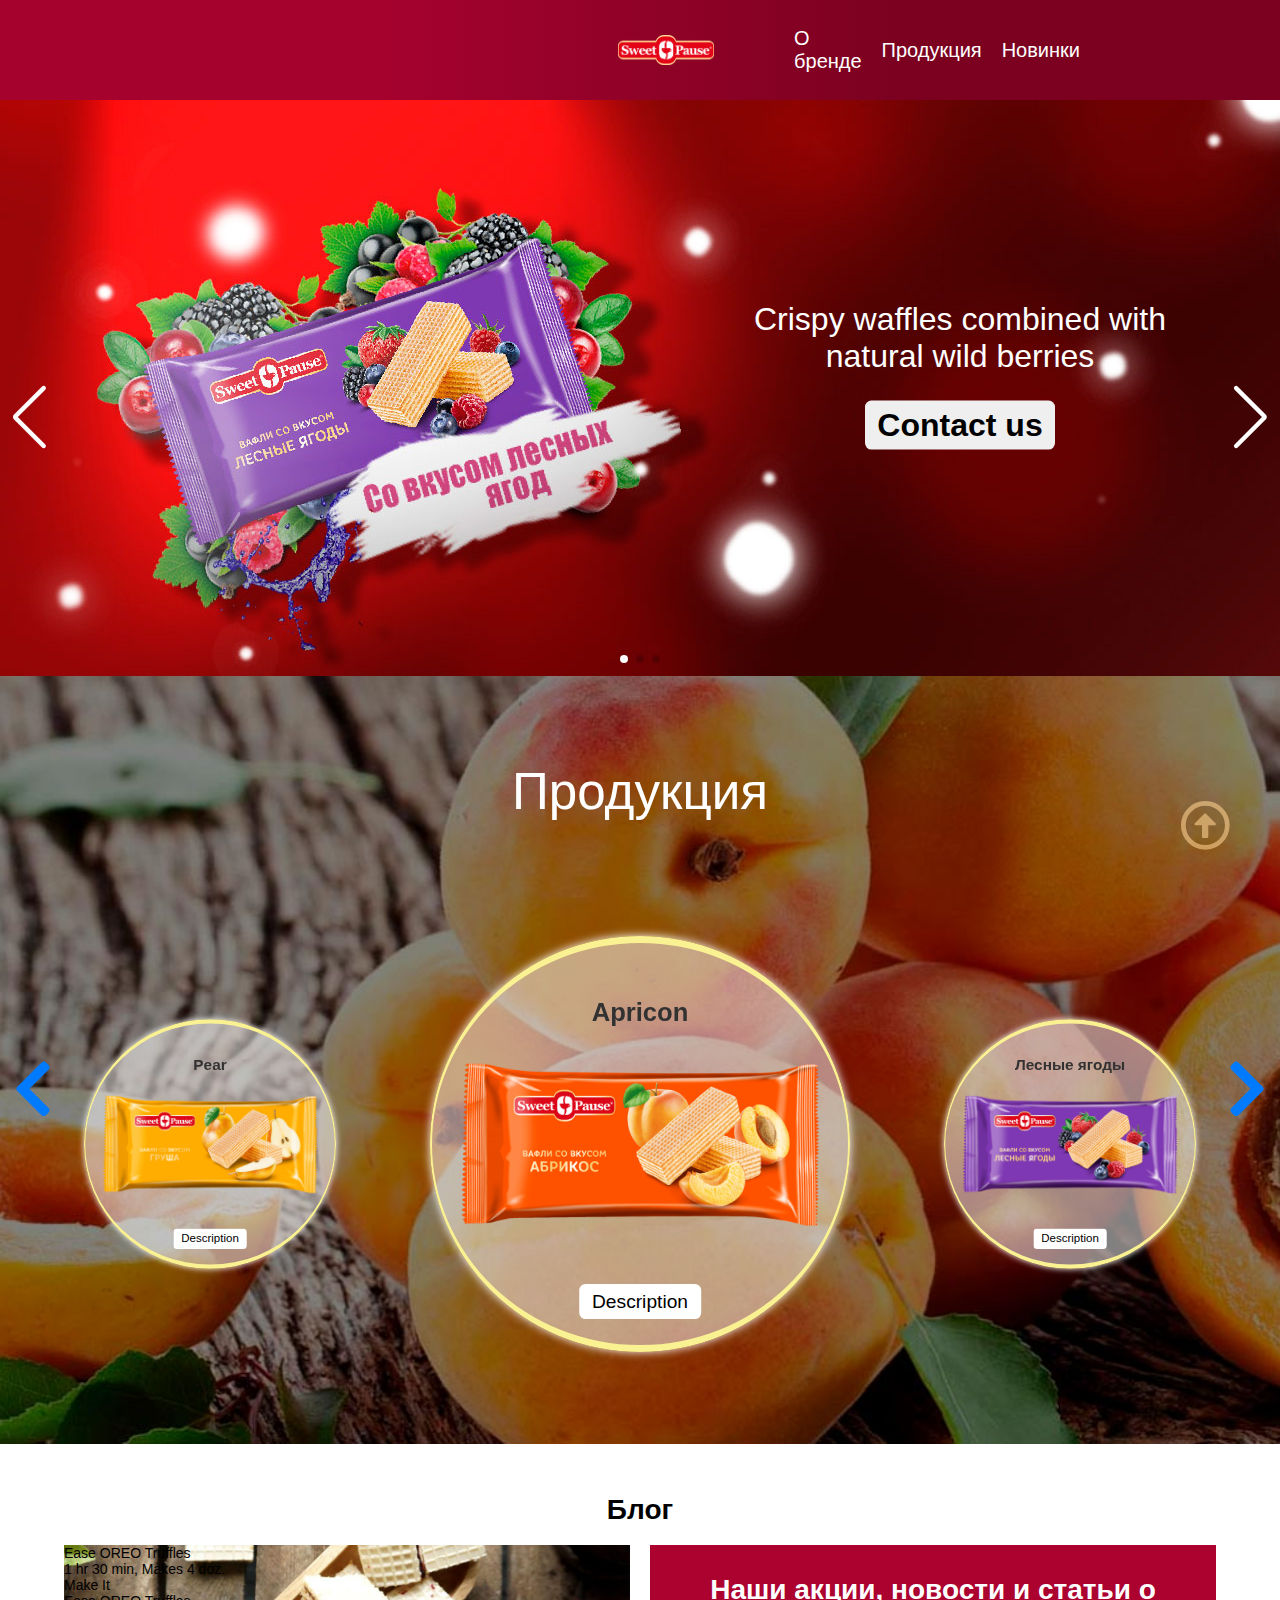
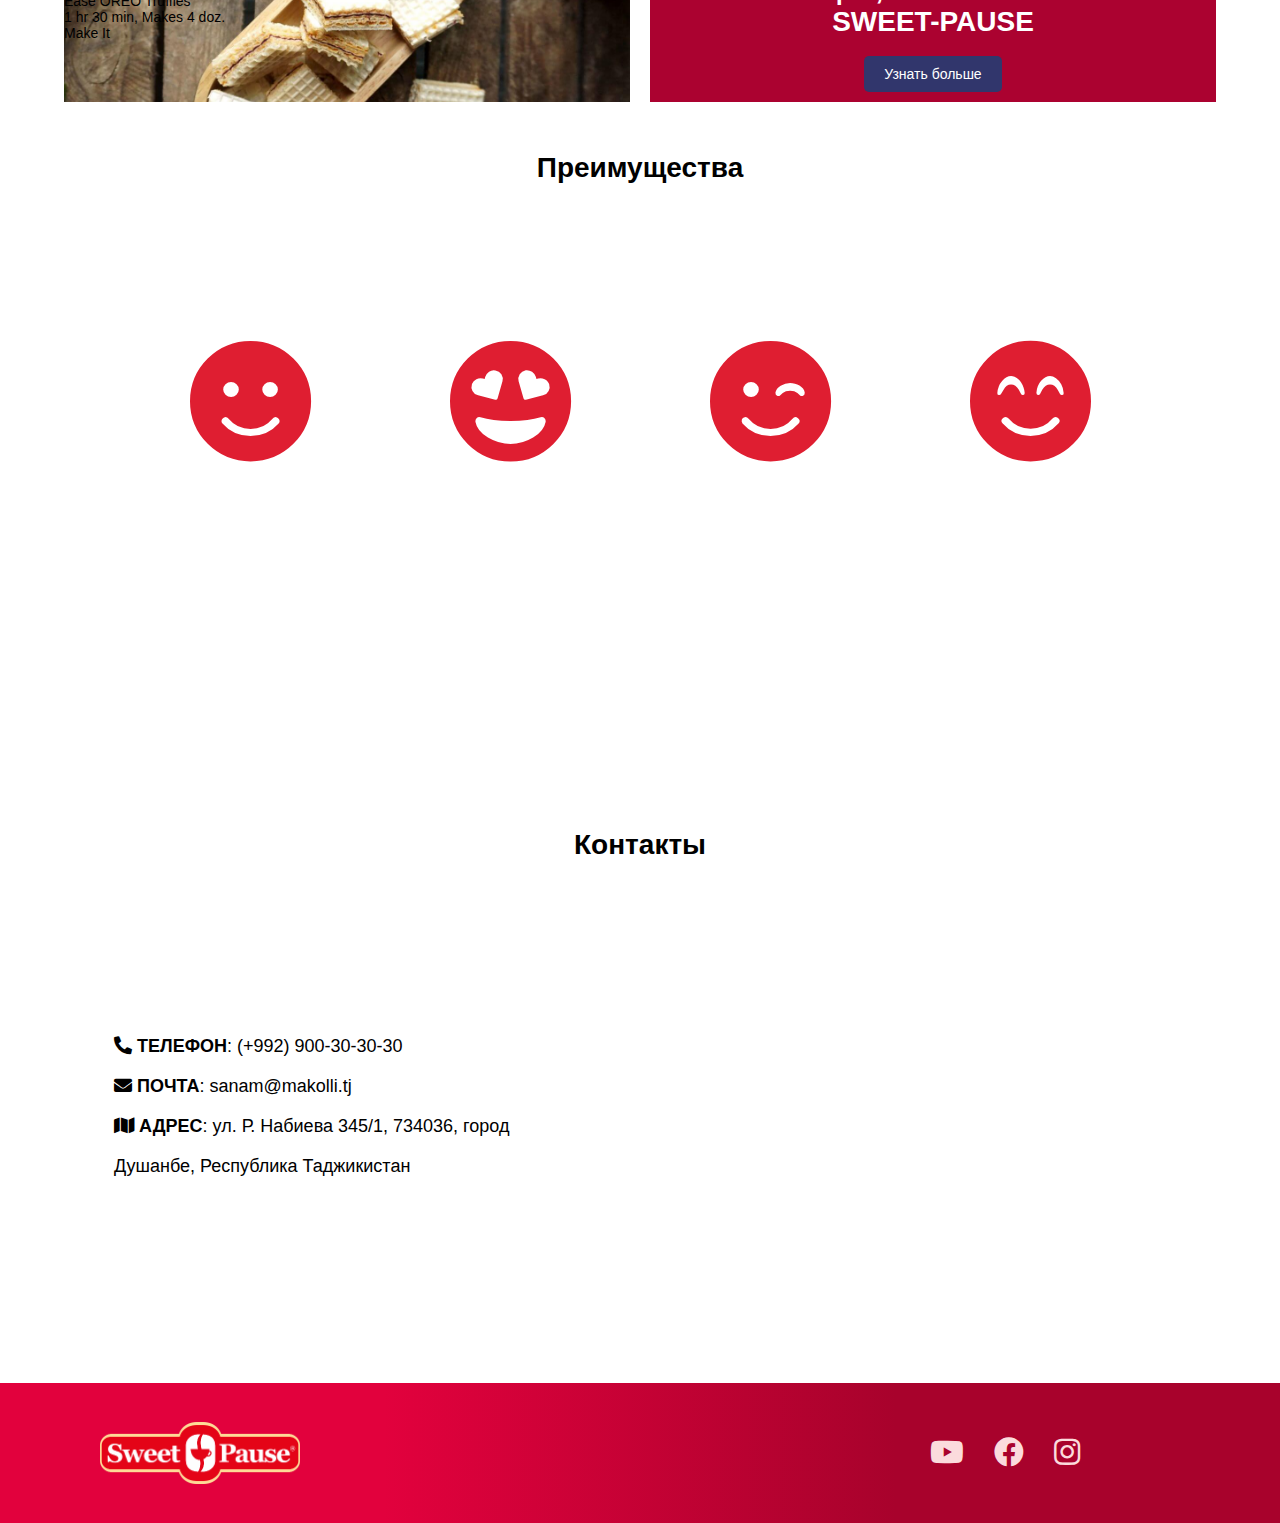
==== commit 946de9da: "english page fixed" ====
--- a/index_en.html
+++ b/index_en.html
@@ -16,13 +16,16 @@
   <title>Sweet Pause</title>
 </head>
 
-<body class="loading english-page">
+<body class="loading english-page" id="body">
+  <a href="#body" class="anchor to-top"><i class="far fa-arrow-alt-circle-up"></i></a>
 
   <div class="preload">
     <div class="preload__icon"></div>
   </div>
 
-  <div class="popup__page"></div>
+  <div id="popup">
+    <div class="popup__page"></div>
+  </div>
   
   <div id="header">
     <div class="container">
@@ -128,20 +131,32 @@
 
     <h1 class="block__title">Блог</h1>
     <div id="blog" class="block__item">
-      <div class="blog__inner shadows main-blog__image"></div>
+      <div class="blog__inner main-blog__image">
+        <div class="blog__inner__products blog__inner__products-0">
+          <div class="blog__inner__img"></div>
+          <div class="blog__inner__text">
+            <div class="blog__inner__title">Ease OREO Truffles</div>
+            <div class="blog__inner__time">1 hr 30 min, Makes 4 doz.</div>
+          </div>
+          <a href="" class="make-it">Make It</a>
+        </div>
+
+        <div class="blog__inner__products blog__inner__products-1">
+          <div class="blog__inner__img"></div>
+          <div class="blog__inner__text">
+            <div class="blog__inner__title">Ease OREO Truffles</div>
+            <div class="blog__inner__time">1 hr 30 min, Makes 4 doz.</div>
+          </div>
+          <a href="" class="make-it">Make It</a>
+        </div>
+      </div>
 
       <div class="blog__inner shadows blog__text">
-        <h1>Lorem ipsum dolor sit amet consectetur?</h1>
-        <p>
-          Lorem ipsum dolor sit amet consectetur adipisicing elit. Reprehenderit ipsum quis harum eum saepe debitis
-          libero voluptatum molestiae excepturi quidem! Assumenda repellendus praesentium autem corrupti minima animi
-          corporis blanditiis qui?
-          Lorem ipsum dolor sit amet consectetur adipisicing elit. Reprehenderit ipsum quis harum eum saepe debitis
-          libero voluptatum molestiae excepturi quidem! Assumenda repellendus praesentium autem corrupti minima animi
-          corporis blanditiis qui?
-        </p>
-
-        <a href="./page/blog-list.html">Lorem</a>
+        <div>
+          <h1>Наши акции, новости и статьи о SWEET-PAUSE</h1>
+          <p></p>
+          <a href="./page/blog-list.html">Узнать больше</a>
+        </div>
       </div>
     </div>
 
@@ -194,9 +209,9 @@
 
       <div class="map shadows">
         <iframe
-          src="https://www.google.com/maps/embed?pb=!1m21!1m12!1m3!1d643.2802223094251!2d68.78949188572014!3d38.569213328599346!2m3!1f0!2f0!3f0!3m2!1i1024!2i768!4f13.1!4m6!3e6!4m0!4m3!3m2!1d38.5693085!2d68.7899477!5e0!3m2!1sen!2s!4v1586930551064!5m2!1sen!2s"
+          src="https://www.google.com/maps/d/embed?mid=199nKZK7kt9hZavPR5WS-j5iruuXoxXFf"
           width="100%" height="450" frameborder="0" style="border:0;" allowfullscreen="" aria-hidden="false"
-          tabindex="0"></iframe>
+          tabindex="0" class="d-block w-100 border-0 lozad"></iframe>
       </div>
     </div>
 
--- a/css/footer.css
+++ b/css/footer.css
@@ -2,6 +2,7 @@
   position: relative;
   background: linear-gradient(90deg, #e2013d 30%, #a8022c 70%);
   margin-top: 50px;
+  padding: 0 100px;
 }
 
 #footer .container{
@@ -12,7 +13,7 @@
 }
 
 #footer .logo {
-  margin: 20px 50px;
+  margin: 20px 0px;
 }
 
 .social {
